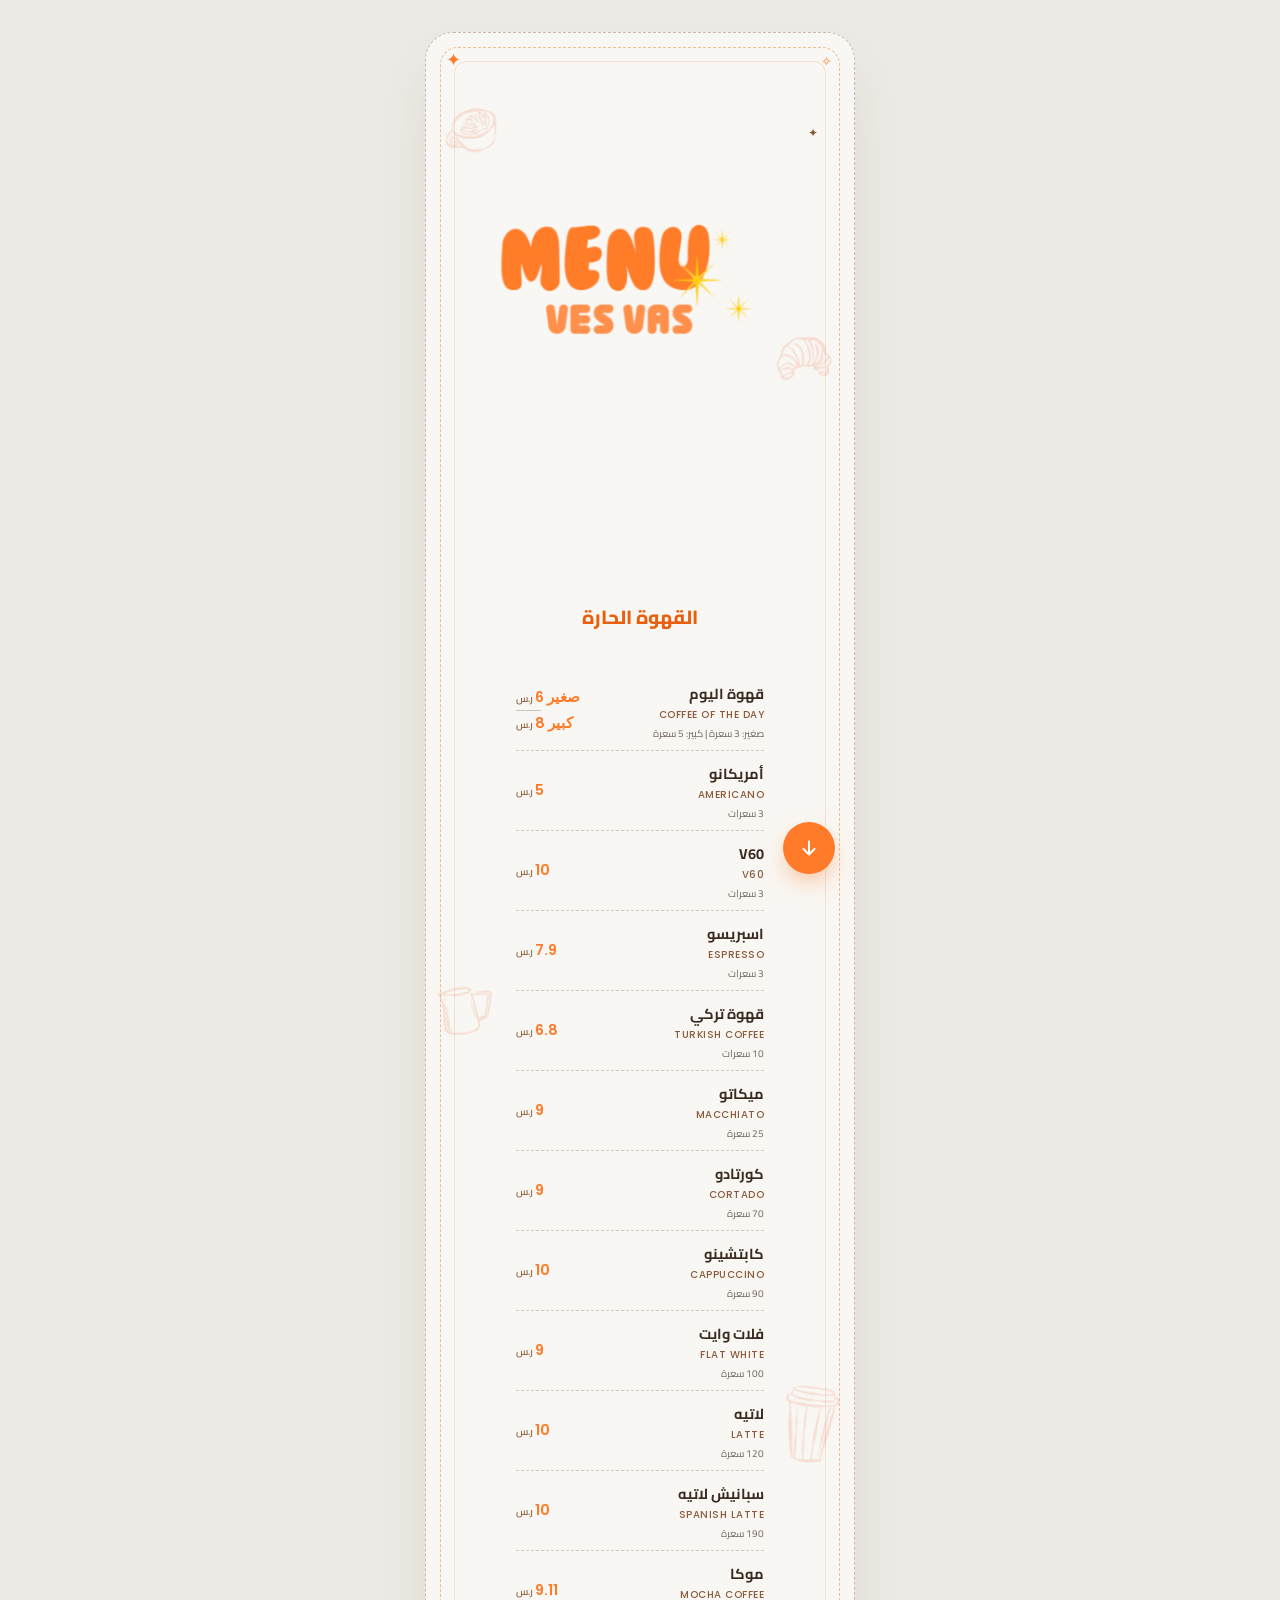
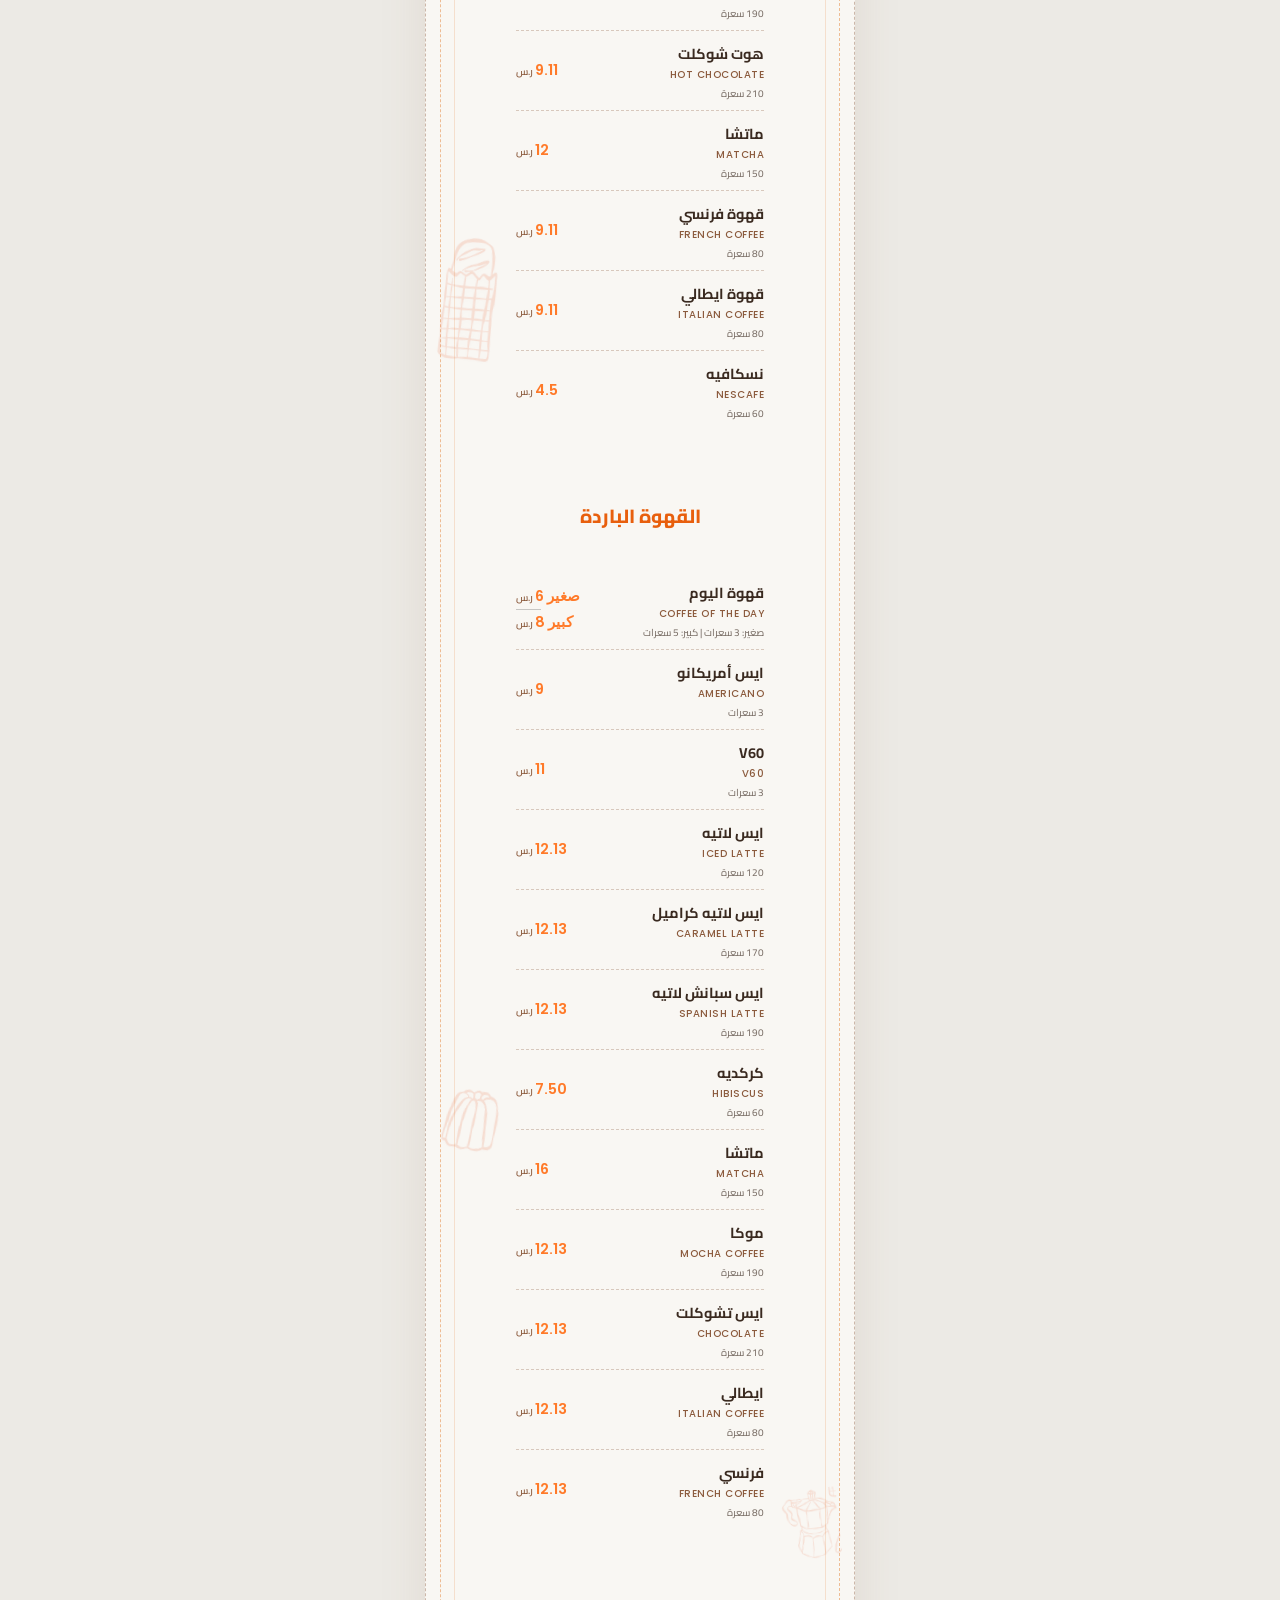
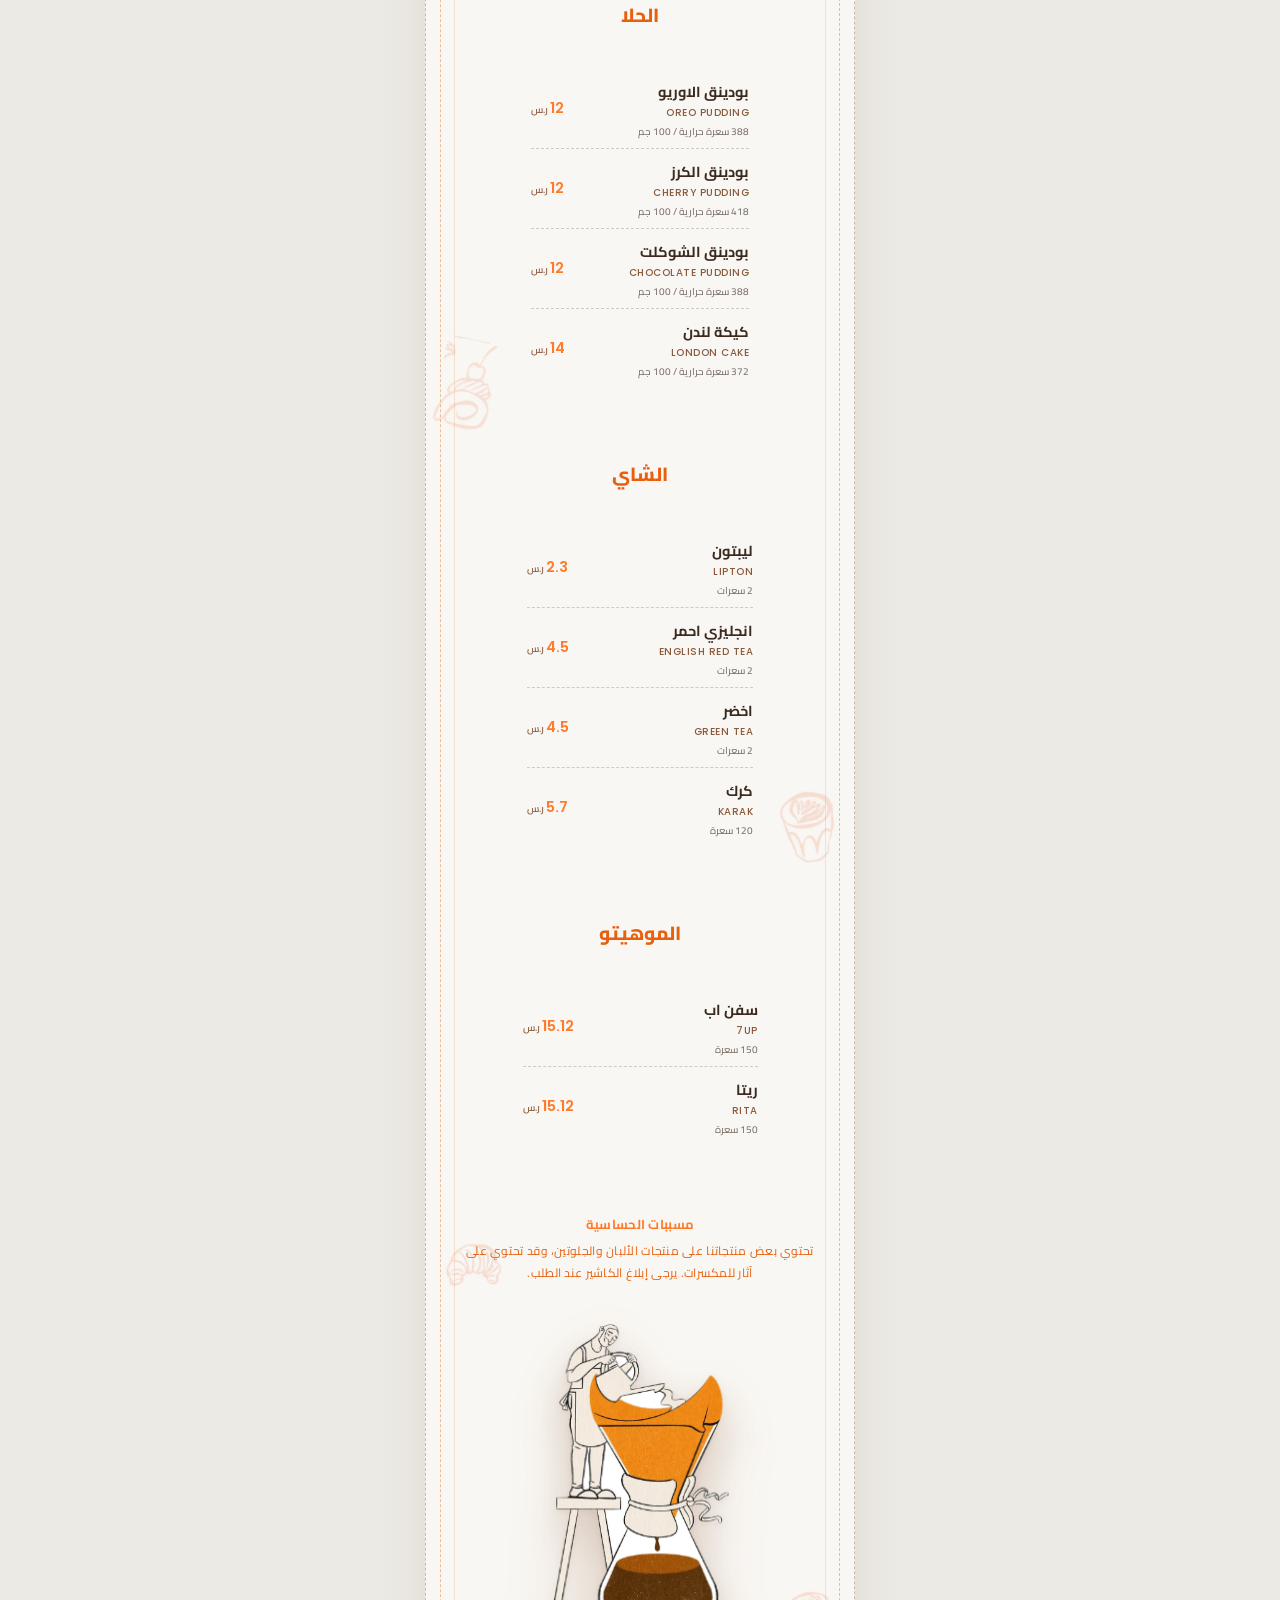
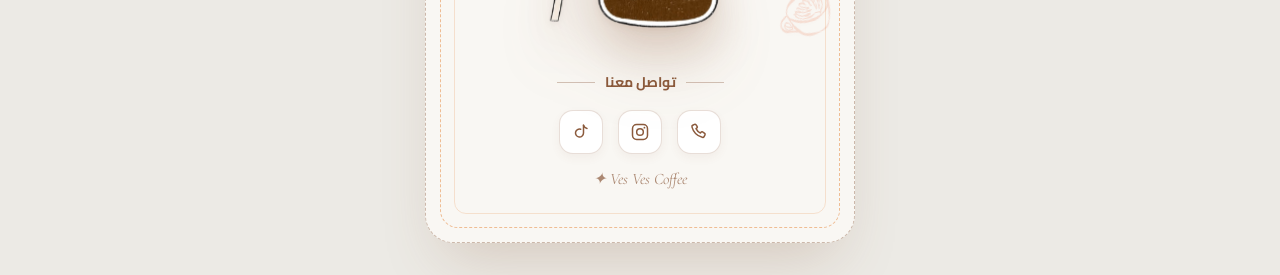
==== index.html @ 79830995 "Remove unused styles and clean HTML structure Removed unused CSS styles and cleaned up the HTML stru" ====
<!DOCTYPE html>
<html lang="ar" dir="rtl">
<head>
<meta charset="UTF-8">
<meta name="viewport" content="width=device-width, initial-scale=1.0">
<title>VES VES | Coffee Menu</title>

<!-- Google Fonts: Cairo للعربي / Poppins للإنجليزي -->
<link rel="preconnect" href="https://fonts.googleapis.com">
<link rel="preconnect" href="https://fonts.gstatic.com" crossorigin>
<link href="https://fonts.googleapis.com/css2?family=Cairo:wght@400;600;700;800&family=Cormorant+Garamond:ital,wght@0,600;0,700;1,600&family=Poppins:wght@400;500;600;700&display=swap" rel="stylesheet">

<link rel="stylesheet" href="style.css">

<style>
  /* ضبط وتوسيط الهيدر */
  .site-header {
    display: flex !important;
    justify-content: center !important;
    align-items: center !important;
    text-align: center !important;
    width: 100% !important;
    margin: 25px auto 12px auto !important;
    padding: 0 !important;
  }

  /* تكبير إضافي للشعار بشكل بارز وواضح */
  .brand-logo {
    display: block !important;
    margin: 0 auto !important;
    width: 90% !important;
    max-width: 350px !important;
    height: auto !important;
  }
  
  /* موضع قسم القهوة الحارة أسفل الشعار مباشرة */
  #hot-coffee {
    margin-top: 5px !important;
    padding-top: 0 !important;
  }

  .menu-section {
    margin-bottom: 30px !important;
    padding-top: 10px !important;
    clear: both !important;
  }

  /* العناوين فقط: جعلها بولد عريض وبارز مع الفاصل الجمالي */
  .section-title {
    font-family: 'Cairo', sans-serif !important;
    font-weight: 800 !important;
    letter-spacing: normal !important;
    word-spacing: normal !important;
    text-align: center !important;
    margin: 0 auto 22px auto !important;
    display: flex !important;
    flex-direction: column !important;
    align-items: center !important;
    gap: 8px !important;
  }

  .section-title::after {
    content: '' !important;
    display: block !important;
    width: 90px !important;
    height: 2.5px !important;
    background: linear-gradient(90deg, transparent, #e67e3a, transparent) !important;
    border-radius: 2px !important;
  }

  /* حاوية القائمة الملمومة بالمنتصف */
  .menu-list {
    width: fit-content !important;
    max-width: 280px !important;
    margin: 0 auto !important;
    padding: 0 !important;
    box-sizing: border-box !important;
  }

  /* توزيع الأعمدة: المحاذاة الدقيقة الثابتة */
  .menu-item {
    display: grid !important;
    grid-template-columns: 160px auto !important;
    column-gap: 24px !important;
    align-items: center !important;
    width: 100% !important;
    padding: 9px 0 !important;
    box-sizing: border-box !important;
  }

  .item-text {
    order: 1 !important;
    text-align: right !important;
    display: flex !important;
    flex-direction: column !important;
    align-items: flex-start !important;
    letter-spacing: normal !important;
  }

  .item-text .name-ar {
    letter-spacing: normal !important;
  }

  .price {
    order: 2 !important;
    text-align: left !important;
    white-space: nowrap !important;
    font-weight: 600 !important;
    justify-self: end !important;
  }

  /* أسعار قهوة اليوم */
  .stacked-price {
    display: flex !important;
    flex-direction: column !important;
    align-items: flex-end !important;
    gap: 1px !important;
  }

  .price-divider {
    width: 25px;
    height: 1.5px;
    background-color: rgba(0, 0, 0, 0.2);
    margin: 1px 0;
  }
</style>
</head>
<body>

<!-- إطار الصفحة الرئيسي (Mobile First - 430px) -->
<div class="page-frame">

  <!-- نجوم ولمعات زخرفية -->
  <span class="sparkle sparkle--1" aria-hidden="true">✦</span>
  <span class="sparkle sparkle--2" aria-hidden="true">✧</span>
  <span class="sparkle sparkle--3" aria-hidden="true">✦</span>

  <!-- ================= رسومات زخرفية متناثرة خلف المحتوى ================= -->
  <div class="bg-doodles" aria-hidden="true">
    <img src="icons/deco-latte-cup.png"     class="doodle d-1"  alt="">
    <img src="icons/deco-croissant.png"     class="doodle d-2"  alt="">
    <img src="icons/deco-milk-jug.png"      class="doodle d-3"  alt="">
    <img src="icons/deco-togo-cup.png"      class="doodle d-4"  alt="">
    <img src="icons/deco-wrapped-bread.png" class="doodle d-5"  alt="">
    <img src="icons/deco-cinnamon-roll.png" class="doodle d-6"  alt="">
    <img src="icons/deco-bundt-cake.png"    class="doodle d-7"  alt="">
    <img src="icons/deco-moka-pot.png"      class="doodle d-8"  alt="">
    <img src="icons/deco-cherry-roll.png"   class="doodle d-9"  alt="">
    <img src="icons/deco-iced-latte.png"    class="doodle d-10" alt="">
    <img src="icons/deco-croissant.png"     class="doodle d-11" alt="">
    <img src="icons/deco-latte-cup.png"     class="doodle d-12" alt="">
  </div>

<!-- ================= الهيدر ================= -->
<header class="site-header">
    <img src="MENU.png" alt="VES VES — Menu" class="brand-logo" />
</header>

<!-- ================= قسم المشروبات ================= -->
<main>

<!-- ================= قهوة حارة ================= -->
<section id="hot-coffee" class="menu-section" data-section="hot-coffee">

  <h2 class="section-title sticky-title">القهوة الحارة</h2>

  <ul class="menu-list">

    <!-- 1. قهوة اليوم في المقدمة -->
    <li class="menu-item reveal">
      <div class="item-text">
        <span class="name-ar">قهوة اليوم</span>
        <span class="name-en">Coffee Of The Day</span>
        <span class="calories">صغير: 3 سعرة | كبير: 5 سعرة</span>
      </div>
      <span class="price stacked-price">
        <span>صغير 6<span class="currency">ر.س</span></span>
        <span class="price-divider"></span>
        <span>كبير 8<span class="currency">ر.س</span></span>
      </span>
    </li>

    <!-- 2. باقي القهوة السوداء والبلاك -->
    <li class="menu-item reveal">
      <div class="item-text">
        <span class="name-ar">أمريكانو</span>
        <span class="name-en">Americano</span>
        <span class="calories">3 سعرات</span>
      </div>
      <span class="price">5<span class="currency">ر.س</span></span>
    </li>

    <li class="menu-item reveal">
      <div class="item-text">
        <span class="name-ar">V60</span>
        <span class="name-en">V60</span>
        <span class="calories">3 سعرات</span>
      </div>
      <span class="price">10<span class="currency">ر.س</span></span>
    </li>

    <li class="menu-item reveal">
      <div class="item-text">
        <span class="name-ar">اسبريسو</span>
        <span class="name-en">Espresso</span>
        <span class="calories">3 سعرات</span>
      </div>
      <span class="price">7.9<span class="currency">ر.س</span></span>
    </li>

    <li class="menu-item reveal">
      <div class="item-text">
        <span class="name-ar">قهوة تركي</span>
        <span class="name-en">Turkish Coffee</span>
        <span class="calories">10 سعرات</span>
      </div>
      <span class="price">6.8<span class="currency">ر.س</span></span>
    </li>

    <!-- 3. مشروبات الحليب (من الأصغر للأكبر) -->
    <li class="menu-item reveal">
      <div class="item-text">
        <span class="name-ar">ميكاتو</span>
        <span class="name-en">Macchiato</span>
        <span class="calories">25 سعرة</span>
      </div>
      <span class="price">9<span class="currency">ر.س</span></span>
    </li>

    <li class="menu-item reveal">
      <div class="item-text">
        <span class="name-ar">كورتادو</span>
        <span class="name-en">Cortado</span>
        <span class="calories">70 سعرة</span>
      </div>
      <span class="price">9<span class="currency">ر.س</span></span>
    </li>

    <li class="menu-item reveal">
      <div class="item-text">
        <span class="name-ar">كابتشينو</span>
        <span class="name-en">Cappuccino</span>
        <span class="calories">90 سعرة</span>
      </div>
      <span class="price">10<span class="currency">ر.س</span></span>
    </li>

    <li class="menu-item reveal">
      <div class="item-text">
        <span class="name-ar">فلات وايت</span>
        <span class="name-en">Flat White</span>
        <span class="calories">100 سعرة</span>
      </div>
      <span class="price">9<span class="currency">ر.س</span></span>
    </li>

    <li class="menu-item reveal">
      <div class="item-text">
        <span class="name-ar">لاتيه</span>
        <span class="name-en">Latte</span>
        <span class="calories">120 سعرة</span>
      </div>
      <span class="price">10<span class="currency">ر.س</span></span>
    </li>

    <!-- 4. المشروبات المحلاة والنكهات الأخرى -->
    <li class="menu-item reveal">
      <div class="item-text">
        <span class="name-ar">سبانيش لاتيه</span>
        <span class="name-en">Spanish Latte</span>
        <span class="calories">190 سعرة</span>
      </div>
      <span class="price">10<span class="currency">ر.س</span></span>
    </li>

    <li class="menu-item reveal">
      <div class="item-text">
        <span class="name-ar">موكا</span>
        <span class="name-en">Mocha Coffee</span>
        <span class="calories">190 سعرة</span>
      </div>
      <span class="price">9.11<span class="currency">ر.س</span></span>
    </li>

    <li class="menu-item reveal">
      <div class="item-text">
        <span class="name-ar">هوت شوكلت</span>
        <span class="name-en">hot Chocolate</span>
        <span class="calories">210 سعرة</span>
      </div>
      <span class="price">9.11<span class="currency">ر.س</span></span>
    </li>

    <li class="menu-item reveal">
      <div class="item-text">
        <span class="name-ar">ماتشا</span>
        <span class="name-en">Matcha</span>
        <span class="calories">150 سعرة</span>
      </div>
      <span class="price">12<span class="currency">ر.س</span></span>
    </li>

    <li class="menu-item reveal">
      <div class="item-text">
        <span class="name-ar">قهوة فرنسي</span>
        <span class="name-en">French Coffee</span>
        <span class="calories">80 سعرة</span>
      </div>
      <span class="price">9.11<span class="currency">ر.س</span></span>
    </li>

    <li class="menu-item reveal">
      <div class="item-text">
        <span class="name-ar">قهوة ايطالي</span>
        <span class="name-en">Italian Coffee</span>
        <span class="calories">80 سعرة</span>
      </div>
      <span class="price">9.11<span class="currency">ر.س</span></span>
    </li>

    <li class="menu-item reveal">
      <div class="item-text">
        <span class="name-ar">نسكافيه</span>
        <span class="name-en">Nescafe</span>
        <span class="calories">60 سعرة</span>
      </div>
      <span class="price">4.5<span class="currency">ر.س</span></span>
    </li>

  </ul>

</section>

<!-- ================= قهوة باردة ================= -->
<section id="cold-coffee" class="menu-section" data-section="cold-coffee">

  <h2 class="section-title sticky-title">القهوة الباردة</h2>

  <ul class="menu-list">

    <!-- 1. قهوة اليوم في المقدمة -->
    <li class="menu-item reveal">
      <div class="item-text">
        <span class="name-ar">قهوة اليوم</span>
        <span class="name-en">Coffee Of The Day</span>
        <span class="calories">صغير: 3 سعرات | كبير: 5 سعرات</span>
      </div>
      <span class="price stacked-price">
        <span>صغير 6<span class="currency">ر.س</span></span>
        <span class="price-divider"></span>
        <span>كبير 8<span class="currency">ر.س</span></span>
      </span>
    </li>

    <!-- 2. باقي البلاك والقهوة السوداء الباردة -->
    <li class="menu-item reveal">
      <div class="item-text">
        <span class="name-ar">ايس أمريكانو</span>
        <span class="name-en">Americano</span>
        <span class="calories">3 سعرات</span>
      </div>
      <span class="price">9<span class="currency">ر.س</span></span>
    </li>
    
    <li class="menu-item reveal">
      <div class="item-text">
        <span class="name-ar">V60</span>
        <span class="name-en">V60</span>
        <span class="calories">3 سعرات</span>
      </div>
      <span class="price">11<span class="currency">ر.س</span></span>
    </li>

    <!-- 3. مشروبات الحليب الباردة -->
    <li class="menu-item reveal">
      <div class="item-text">
        <span class="name-ar">ايس لاتيه</span>
        <span class="name-en">Iced Latte</span>
        <span class="calories">120 سعرة</span>
      </div>
      <span class="price">12.13<span class="currency">ر.س</span></span>
    </li>

    <li class="menu-item reveal">
      <div class="item-text">
        <span class="name-ar">ايس لاتيه كراميل</span>
        <span class="name-en">Caramel Latte</span>
        <span class="calories">170 سعرة</span>
      </div>
      <span class="price">12.13<span class="currency">ر.س</span></span>
    </li>

    <li class="menu-item reveal">
      <div class="item-text">
        <span class="name-ar">ايس سبانش لاتيه</span>
        <span class="name-en">Spanish Latte</span>
        <span class="calories">190 سعرة</span>
      </div>
      <span class="price">12.13<span class="currency">ر.س</span></span>
    </li>

    <!-- 4. المشروبات الأخرى والنكهات الباردة -->
    <li class="menu-item reveal">
      <div class="item-text">
        <span class="name-ar">كركديه</span>
        <span class="name-en">Hibiscus</span>
        <span class="calories">60 سعرة</span>
      </div>
      <span class="price">7.50<span class="currency">ر.س</span></span>
    </li>

    <li class="menu-item reveal">
      <div class="item-text">
        <span class="name-ar">ماتشا</span>
        <span class="name-en">Matcha</span>
        <span class="calories">150 سعرة</span>
      </div>
      <span class="price">16<span class="currency">ر.س</span></span>
    </li>

    <li class="menu-item reveal">
      <div class="item-text">
        <span class="name-ar">موكا</span>
        <span class="name-en">Mocha Coffee</span>
        <span class="calories">190 سعرة</span>
      </div>
      <span class="price">12.13<span class="currency">ر.س</span></span>
    </li>

    <li class="menu-item reveal">
      <div class="item-text">
        <span class="name-ar">ايس تشوكلت</span>
        <span class="name-en">Chocolate</span>
        <span class="calories">210 سعرة</span>
      </div>
      <span class="price">12.13<span class="currency">ر.س</span></span>
    </li>

    <li class="menu-item reveal">
      <div class="item-text">
        <span class="name-ar">ايطالي</span>
        <span class="name-en">Italian Coffee</span>
        <span class="calories">80 سعرة</span>
      </div>
      <span class="price">12.13<span class="currency">ر.س</span></span>
    </li>

    <li class="menu-item reveal">
      <div class="item-text">
        <span class="name-ar">فرنسي</span>
        <span class="name-en">French Coffee</span>
        <span class="calories">80 سعرة</span>
      </div>
      <span class="price">12.13<span class="currency">ر.س</span></span>
    </li>

  </ul>

</section>

<!-- ================= قسم الحلويات ================= -->
<section id="dessert" class="menu-section" data-section="dessert">
  <h2 class="section-title sticky-title">الحلا</h2>

  <ul class="menu-list">

    <li class="menu-item reveal">
      <div class="item-text">
        <span class="name-ar">بودينق الاوريو</span>
        <span class="name-en">Oreo Pudding</span>
        <span class="calories">388 سعرة حرارية / 100 جم</span>
      </div>
      <span class="price">12<span class="currency">ر.س</span></span>
    </li>

    <li class="menu-item reveal">
      <div class="item-text">
        <span class="name-ar">بودينق الكرز</span>
        <span class="name-en">Cherry Pudding</span>
        <span class="calories">418 سعرة حرارية / 100 جم</span>
      </div>
      <span class="price">12<span class="currency">ر.س</span></span>
    </li>

    <li class="menu-item reveal">
      <div class="item-text">
        <span class="name-ar">بودينق الشوكلت</span>
        <span class="name-en">Chocolate Pudding</span>
        <span class="calories">388 سعرة حرارية / 100 جم</span>
      </div>
      <span class="price">12<span class="currency">ر.س</span></span>
    </li>

    <li class="menu-item reveal">
      <div class="item-text">
        <span class="name-ar">كيكة لندن</span>
        <span class="name-en">London Cake</span>
        <span class="calories">372 سعرة حرارية / 100 جم</span>
      </div>
      <span class="price">14<span class="currency">ر.س</span></span>
    </li>

  </ul>
</section>

<!-- ================= الشاي ================= -->
<section id="tea" class="menu-section" data-section="tea">

  <h2 class="section-title sticky-title">الشاي</h2>

  <ul class="menu-list">

    <li class="menu-item reveal">
      <div class="item-text">
        <span class="name-ar">ليبتون</span>
        <span class="name-en">Lipton</span>
        <span class="calories">2 سعرات</span>
      </div>
      <span class="price">2.3<span class="currency">ر.س</span></span>
    </li>

    <li class="menu-item reveal">
      <div class="item-text">
        <span class="name-ar">انجليزي احمر</span>
        <span class="name-en">English Red Tea</span>
        <span class="calories">2 سعرات</span>
      </div>
      <span class="price">4.5<span class="currency">ر.س</span></span>
    </li>

    <li class="menu-item reveal">
      <div class="item-text">
        <span class="name-ar">اخضر</span>
        <span class="name-en">Green Tea</span>
        <span class="calories">2 سعرات</span>
      </div>
      <span class="price">4.5<span class="currency">ر.س</span></span>
    </li>

    <li class="menu-item reveal">
      <div class="item-text">
        <span class="name-ar">كرك</span>
        <span class="name-en">Karak</span>
        <span class="calories">120 سعرة</span>
      </div>
      <span class="price">5.7<span class="currency">ر.س</span></span>
    </li>

  </ul>

</section>

<!-- ================= الموهيتو ================= -->
<section id="mojito" class="menu-section" data-section="mojito">

  <h2 class="section-title sticky-title">الموهيتو</h2>

  <ul class="menu-list">

    <li class="menu-item reveal">
      <div class="item-text">
        <span class="name-ar"> سفن اب</span>
        <span class="name-en">7UP</span>
        <span class="calories">150 سعرة</span>
      </div>
      <span class="price">15.12<span class="currency">ر.س</span></span>
    </li>

    <li class="menu-item reveal">
      <div class="item-text">
        <span class="name-ar">ريتا</span>
        <span class="name-en">Rita</span>
        <span class="calories">150 سعرة</span>
      </div>
      <span class="price">15.12<span class="currency">ر.س</span></span>
    </li>

  </ul>

</section>

<!-- ================= مسببات الحساسية ================= -->
<div class="reveal allergy-notice">
  <p>
    <span>مسببات الحساسية</span>
    تحتوي بعض منتجاتنا على منتجات الألبان والجلوتين، وقد تحتوي على آثار للمكسرات. يرجى إبلاغ الكاشير عند الطلب.
  </p>
</div>

    <!-- ================= رسمة القطة والقهوة ================= -->
    <figure class="menu-illustration reveal">
      <div class="pour-scene">
        <img src="cat-coffee.png" alt="رسمة قطة بجانب طقم تحضير قهوة V60 وكوب قهوة" loading="lazy">
        <span class="steam steam-1" aria-hidden="true"></span>
        <span class="steam steam-2" aria-hidden="true"></span>
        <span class="steam steam-3" aria-hidden="true"></span>
      </div>
    </figure>

  </main>

<!-- ================= التواصل ================= -->
<section class="contact-section reveal">

  <div class="contact-title">
    <span class="contact-line"></span>
    <span>تواصل معنا</span>
    <span class="contact-line"></span>
  </div>

  <div class="social-icons-wrapper">

    <!-- رقم التواصل -->
    <a href="tel:0533085445" class="social-icon-btn phone-btn" aria-label="اتصال">
      <svg viewBox="0 0 24 24" aria-hidden="true">
        <path d="M6.6 2.8 4.5 3.9c-.8.4-1.2 1.3-.9 2.2 1.7 6.1 6.2 10.6 12.3 12.3.9.3 1.8-.1 2.2-.9l1.1-2.1c.3-.6.1-1.3-.4-1.7l-2.5-1.8c-.5-.4-1.2-.3-1.6.2l-1 1.2c-2.3-1.1-4.2-3-5.3-5.3l1.2-1c.5-.4.6-1.1.2-1.6L8.3 3.2c-.4-.5-1.1-.7-1.7-.4Z"
          fill="none" stroke="currentColor" stroke-width="1.8" stroke-linecap="round" stroke-linejoin="round"/>
      </svg>
    </a>

    <!-- انستقرام -->
    <a href="https://www.instagram.com/vesvas2026/" target="_blank" rel="noopener" class="social-icon-btn instagram-btn" aria-label="Instagram">
      <svg viewBox="0 0 24 24" aria-hidden="true">
        <rect x="3" y="3" width="18" height="18" rx="5" fill="none" stroke="currentColor" stroke-width="1.8"/>
        <circle cx="12" cy="12" r="4" fill="none" stroke="currentColor" stroke-width="1.8"/>
        <circle cx="17.3" cy="6.8" r="1.1" fill="currentColor"/>
      </svg>
    </a>

    <!-- تيك توك -->
    <a href="https://www.tiktok.com/@vesvas2026" target="_blank" rel="noopener" class="social-icon-btn tiktok-btn" aria-label="TikTok">
      <svg viewBox="0 0 24 24" aria-hidden="true">
        <path d="M15 4v9.2a4.8 4.8 0 1 1-3.4-4.6" fill="none" stroke="currentColor" stroke-width="1.8" stroke-linecap="round" stroke-linejoin="round"/>
        <path d="M15 4c.7 2.1 2.1 3.4 4.2 3.7" fill="none" stroke="currentColor" stroke-width="1.8" stroke-linecap="round"/>
      </svg>
    </a>

  </div>

  <p class="contact-footer">Ves Ves Coffee ✦</p>

</section>

  <!-- ================= الزر العائم ================= -->
  <button id="floatBtn" class="float-btn" type="button" aria-label="انتقل للقسم التالي">
    <svg viewBox="0 0 24 24" width="22" height="22" fill="none" xmlns="http://www.w3.org/2000/svg">
      <path id="floatBtnIcon" d="M12 5v14M12 19l-6-6M12 19l6-6" stroke="#fff" stroke-width="2.2" stroke-linecap="round" stroke-linejoin="round"/>
    </svg>
  </button>

</div>

<script src="script.js"></script>
</body>
</html>
---- style.css ----
/* =========================================================
   VES VES — Coffee Menu
   ملف الأنماط الرئيسي
   ========================================================= */

/* ---------- 1) المتغيرات العامة (CSS Variables) ---------- */
:root{
  --color-orange:       #FF7A29;
  --color-orange-dark:  #E85F0D;
  --color-brown:        #8B5A3C;
  --color-beige:        #F9F7F3;
  --color-white:        #FFFFFF;
  --color-ink:          #3A2A20;

  --font-ar: 'Cairo', sans-serif;
  --font-en: 'Poppins', sans-serif;

  --page-max-width: 430px;
  --radius-sm: 10px;
  --radius-md: 18px;
  --radius-lg: 28px;

  --ease: cubic-bezier(.22,1,.36,1);
}

/* ---------- 2) إعادة ضبط أساسية ---------- */
*{ margin:0; padding:0; box-sizing:border-box; }

html{ scroll-behavior:smooth; }

body{
  background:#ECEAE5;
  font-family:var(--font-ar);
  color:var(--color-ink);
  min-height:100vh;
  display:flex;
  justify-content:center;
  align-items:flex-start;
}

ul{ list-style:none; }

/* ---------- 3) إطار الصفحة (Mobile First / 430px) ---------- */
.page-frame{
  position:relative;
  width:100%;
  max-width:var(--page-max-width);
  min-height:100vh;
  background:var(--color-beige);
   border:2px dashed rgba(226,118,33,.45);
padding:18px;
  overflow:hidden;
  border-inline:1px dashed rgba(139,90,60,.35);
  isolation:isolate;
}
.page-frame::before{
    content:"";
    position:absolute;
    inset:14px;
    border:1.5px dashed rgba(226,118,33,.45);
    border-radius:18px;
    pointer-events:none;
}

.page-frame::after{
    content:"";
    position:absolute;
    inset:28px;
    border:1px solid rgba(226,118,33,.18);
    border-radius:12px;
    pointer-events:none;
}

@media (min-width:480px){
  body{ padding:32px 16px; }
  .page-frame{
    min-height:auto;
    border:1px dashed rgba(139,90,60,.4);
    border-radius:var(--radius-lg);
    box-shadow:0 30px 60px -20px rgba(139,90,60,.25);
    margin-block:0;
  }
}

/* ---------- 5) النجوم واللمعات ---------- */
.sparkle{
  position:absolute;
  color:var(--color-orange);
  font-size:22px;
  z-index:1;
  animation:sparkleTwinkle 3s ease-in-out infinite;
  pointer-events:none;
}
.sparkle--1{ top:10px; left:20px; font-size:18px; animation-delay:.2s; }
.sparkle--2{ top:16px; right:22px; font-size:13px; animation-delay:1s; }
.sparkle--3{ top:88px; right:36px; font-size:12px; color:var(--color-brown); animation-delay:1.6s; }

@keyframes sparkleTwinkle{
  0%,100%{ opacity:.35; transform:scale(.85) rotate(0deg); }
  50%{ opacity:1; transform:scale(1.15) rotate(15deg); }
}

/* ---------- 5.1) رسومات زخرفية متناثرة خلف المحتوى ---------- */
.bg-doodles{
  position:absolute;
  inset:0;
  z-index:0;
  pointer-events:none;
}

.doodle{
  position:absolute;
  width:64px;
  height:auto;
  opacity:.16;
  filter:drop-shadow(0 2px 3px rgba(139,90,60,.08));
  transform:rotate(var(--r,0deg));
  animation:doodleFloat 7s ease-in-out infinite;
}

.d-1 { width:62px; top:1.5%;  left:4%;   --r:-11deg; animation-delay:0s;   }
.d-2 { width:54px; top:6%;    right:5%;  --r:14deg;  animation-delay:.6s;  }
.d-3 { width:50px; top:19%;   left:3%;   --r:-8deg;  animation-delay:1.2s; }
.d-4 { width:58px; top:27%;   right:4%;  --r:9deg;   animation-delay:1.8s; }
.d-5 { width:62px; top:36%;   left:3.5%; --r:6deg;   animation-delay:2.4s; }
.d-6 { width:54px; top:44%;   right:3%;  --r:-13deg; animation-delay:3s;   }
.d-7 { width:58px; top:53%;   left:4%;   --r:10deg;  animation-delay:.9s;  }
.d-8 { width:70px; top:61%;   right:3.5%;--r:-6deg;  animation-delay:1.5s; }
.d-9 { width:58px; top:70%;   left:3%;   --r:12deg;  animation-delay:2.1s; }
.d-10{ width:54px; top:79%;   right:4%;  --r:-9deg;  animation-delay:2.7s; }
.d-11{ width:46px; top:88%;   left:5%;   --r:18deg;  animation-delay:.3s;  }
.d-12{ width:50px; top:95%;   right:5%;  --r:-15deg; animation-delay:1.9s; }

@keyframes doodleFloat{
  0%,100%{ transform:translateY(0) rotate(var(--r,0deg)); }
  50%{ transform:translateY(-6px) rotate(var(--r,0deg)); }
}

@media (min-width:480px){
  .doodle{ width:56px; }
}

@media (prefers-reduced-motion: reduce){
  .doodle{ animation:none; }
}

/* ---------- 6) الهيدر الكامل ---------- */
.site-header{
  position: relative;
  z-index: 2;
  text-align: center;
  padding: 0 !important;
  margin: -18px -18px 0 -18px !important;
  width: calc(100% + 36px);
  line-height: 0; /* يمنع وجود أي فراغ ناتج عن أبعاد الصورة */
  font-size: 0;
}

.brand-logo{
  display: block;
  width: 100% !important;
  max-width: 100% !important;
  height: auto;
  margin: 0 !important;
  border-radius: 0;
  animation: none;
}

/* ---------- 7) الأقسام ---------- */
main{ position:relative; z-index:2; }

.menu-section{
  position: relative;
  padding: 0 20px 12px;
}

/* عنوان القسم الثابت أثناء التمرير */
.sticky-title{
  position:sticky;
  top:0;
  z-index:5;
  display:flex;
  align-items:center;
  justify-content:center;
  gap:14px;
  background:var(--color-beige);
  font-family:var(--font-en);
  font-weight:600;
  font-size:19px;
  letter-spacing:2px;
  text-transform:uppercase;
  color:var(--color-orange-dark);
  padding:8px 4px 6px;
  margin:0;
  width:100%;
}

.sticky-title::before,
.sticky-title::after{
  content:"";
  flex:1;
  height:1px;
  max-width:64px;
  background:linear-gradient(90deg, transparent, rgba(139,90,60,.4));
}

.sticky-title::after{
  background:linear-gradient(90deg, rgba(139,90,60,.4), transparent);
}

/* ---------- 8) عناصر القائمة ---------- */
.menu-list{
  margin-top: 0px; /* إزالة أي مسافة فوق القائمة */
}

.menu-item{
  display:flex;
  flex-direction:row-reverse; /* يضمن بقاء السعر في أقصى اليمين دائمًا */
  align-items:center;
  justify-content:space-between;
  gap:6px;
  padding:7px 4px;
  border-bottom:1px dashed rgba(139,90,60,.3);
  transition:transform .3s var(--ease), background .3s var(--ease);
}

.menu-item:last-child{ border-bottom:none; }

.menu-item:hover{
  background:rgba(255,122,41,.06);
  transform:translateX(-4px);
  border-radius:var(--radius-sm);
}

.item-text{
  display:flex;
  flex-direction:column;
  gap:0;
}

.name-ar{
  font-family:var(--font-ar);
  font-weight:700;
  font-size:14.5px;
  color:var(--color-ink);
}

.name-en{
  font-family:var(--font-en);
  font-weight:500;
  font-size:10px;
  letter-spacing:.5px;
  text-transform:uppercase;
  color:var(--color-brown);
}

.price{
  font-family:var(--font-en);
  font-weight:600;
  font-size:14.5px;
  color:var(--color-orange);
  white-space:nowrap;
}

.currency{
  font-family:var(--font-ar);
  font-size:10px;
  margin-inline-start:2px;
  color:var(--color-brown);
}

.price-dual{
  display:flex;
  flex-direction:column;
  align-items:flex-end;
  gap:2px;
}

.price-option{
  display:flex;
  align-items:baseline;
  gap:5px;
}

.price-label{
  font-family:var(--font-ar);
  font-size:10px;
  color:var(--color-brown);
  white-space:nowrap;
}

/* ---------- 9) رسمة القطة والقهوة الفاصلة ---------- */
.menu-illustration{
  display:flex;
  justify-content:center;
  margin:-6px 0 4px;
  perspective:900px;
}

.menu-illustration .pour-scene{
  position:relative;
  width:calc(100% + 36px);
  margin-inline:-18px;
  transform:rotateX(7deg) scale(1.015);
  transform-origin:center bottom;
}

.menu-illustration .pour-scene img{
  width:45%;
  height:auto;
  display:block;
  margin:0 auto;
  filter:
    drop-shadow(0 2px 3px rgba(139,90,60,.10))
    drop-shadow(0 18px 22px rgba(139,90,60,.20))
    drop-shadow(0 34px 26px rgba(139,90,60,.14));
}

/* بخار خفيف فوق الكوب اللي يتعبى، يوحي إن القهوة توّها انسكبت */
.menu-illustration .steam{
  position:absolute;
  bottom:34%;
  left:37%;
  width:6px;
  height:20px;
  background:linear-gradient(to top, rgba(255,255,255,0) 0%, rgba(255,248,240,.9) 45%, rgba(255,255,255,0) 100%);
  border-radius:50%;
  filter:blur(1.5px);
  opacity:0;
  transform-origin:bottom center;
  pointer-events:none;
  animation:steamRise 3.2s ease-in-out infinite;
}

.menu-illustration .steam-2{
  left:44%;
  height:17px;
  animation-delay:.9s;
}

.menu-illustration .steam-3{
  left:31%;
  height:15px;
  animation-delay:1.8s;
}

@keyframes steamRise{
  0%   { transform:translateY(0) scale(1) rotate(0deg);    opacity:0;   }
  15%  { opacity:.55; }
  50%  { transform:translateY(-22px) scale(1.15) rotate(4deg);  opacity:.35;  }
  100% { transform:translateY(-46px) scale(1.3) rotate(-4deg); opacity:0;   }
}

@media (prefers-reduced-motion: reduce){
  .menu-illustration .steam{
    animation:none;
    opacity:0;
  }
}

/* ---------- 11) الزر العائم ---------- */
.float-btn{
  position:fixed;
  bottom:26px;
  right:calc(50% - min(430px,100vw)/2 + 20px);
  width:52px;
  height:52px;
  border:none;
  border-radius:50%;
  background:var(--color-orange);
  box-shadow:0 10px 24px -6px rgba(255,122,41,.55);
  display:flex;
  align-items:center;
  justify-content:center;
  cursor:pointer;
  z-index:20;
  transition:transform .35s var(--ease), background .3s var(--ease), box-shadow .3s var(--ease);
}

.float-btn:hover{
  transform:translateY(-3px) scale(1.05);
  background:var(--color-orange-dark);
}
/* ================= سعرات الحلا ================= */

.calories {
  display: block;
  margin-top: 3px;
  font-size: 10px;
  line-height: 1.5;
  opacity: 0.65;
  font-weight: 500;
  direction: rtl;
  white-space: nowrap;
}

.float-btn:active{ transform:scale(.94); }

.float-btn svg{ transition:transform .4s var(--ease); }

.float-btn.is-up svg{ transform:rotate(180deg); }

/* ---------- 12) حركة الظهور التدريجي (Scroll Reveal) ---------- */
.reveal{
  opacity:0;
  transform:translateY(24px);
  transition:opacity .7s var(--ease), transform .7s var(--ease);
}

.reveal.is-visible{
  opacity:1;
  transform:translateY(0);
}

/* ---------- 13) تفضيل تقليل الحركة ---------- */
@media (prefers-reduced-motion: reduce){
  *{ animation:none !important; transition:none !important; }
  .reveal{ opacity:1; transform:none; }
}

/* ---------- 14) تجاوب إضافي لشاشات صغيرة جدًا ---------- */
@media (max-width:360px){
  .brand-logo{ max-width:85%; }
}

/* ================= قسم التواصل المحدث ================= */

.contact-section {
  width: 100%;
  max-width: 390px;
  margin: 25px auto 15px;
  padding: 10px 18px 20px;
  text-align: center;
}

.contact-title {
  display: flex;
  align-items: center;
  justify-content: center;
  gap: 10px;
  margin-bottom: 15px;
  font-family: "Cairo", sans-serif;
  font-size: 14px;
  font-weight: 700;
  color: var(--color-brown);
}

.contact-line {
  width: 38px;
  height: 1px;
  opacity: 0.35;
  background: var(--color-brown);
}

/* حاوية الأيقونات لتكون بجانب بعضها في المنتصف */
.social-icons-wrapper {
  display: flex;
  align-items: center;
  justify-content: center;
  gap: 15px;
}

/* تنسيق الأيقونة الفردية (حجم صغير ودائري/مربع ناعم متناسق) */
.social-icon-btn {
  width: 44px;
  height: 44px;
  display: flex;
  align-items: center;
  justify-content: center;
  border-radius: 14px;
  text-decoration: none;
  background: var(--color-white);
  border: 1.5px solid rgba(139, 90, 60, 0.2);
  color: var(--color-brown);
  transition: transform 0.25s var(--ease), background 0.25s var(--ease), color 0.25s var(--ease), box-shadow 0.25s var(--ease);
  box-shadow: 0 4px 10px rgba(139, 90, 60, 0.06);
}

.social-icon-btn svg {
  width: 20px !important;
  height: 20px !important;
  min-width: 20px !important;
  min-height: 20px !important;
  display: block;
}
/* تأثير التفاعل عند مرور الماوس أو اللمس (تتخذ لون البرتقالي الخاص بالمنيو) */
.social-icon-btn:hover {
  transform: translateY(-3px) scale(1.05);
  background: var(--color-orange);
  color: var(--color-white);
  border-color: var(--color-orange);
  box-shadow: 0 6px 15px rgba(255, 122, 41, 0.3);
}

.contact-footer {
  margin: 15px 0 0;
  font-family: "Cormorant Garamond", serif;
  font-size: 16px;
  font-style: italic;
  color: var(--color-brown);
  opacity: 0.7;
}
/* ---------- مسببات الحساسية ---------- */
.allergy-notice {
  text-align: center;
  padding: 25px 15px;
  margin: 10px 0;
}
.allergy-notice p {
  font-family: var(--font-ar);
  font-size: 12px;
  color: var(--color-orange-dark);
  line-height: 1.8;
  margin: 0;
  letter-spacing: 0.3px;
}
.allergy-notice span {
  display: block;
  font-weight: 700;
  color: var(--color-orange);
  margin-bottom: 4px;
  font-size: 13px;
}
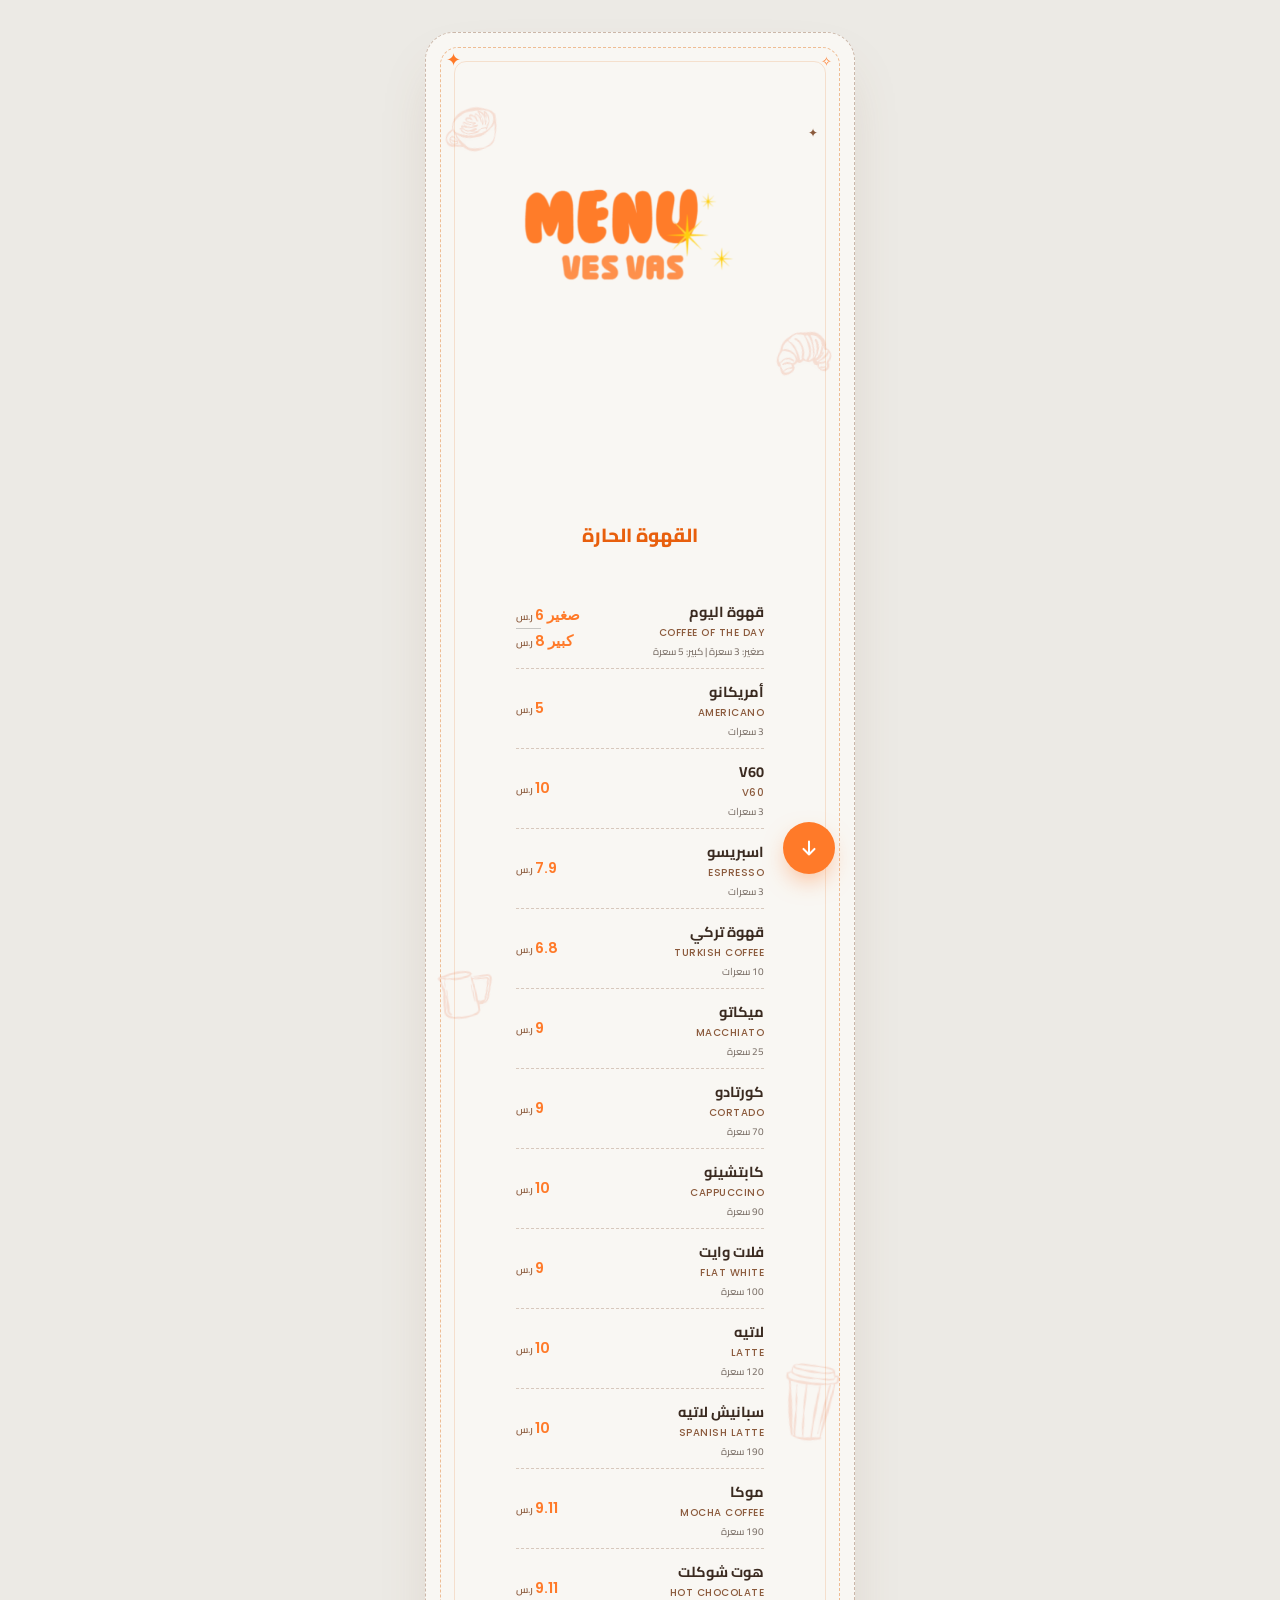
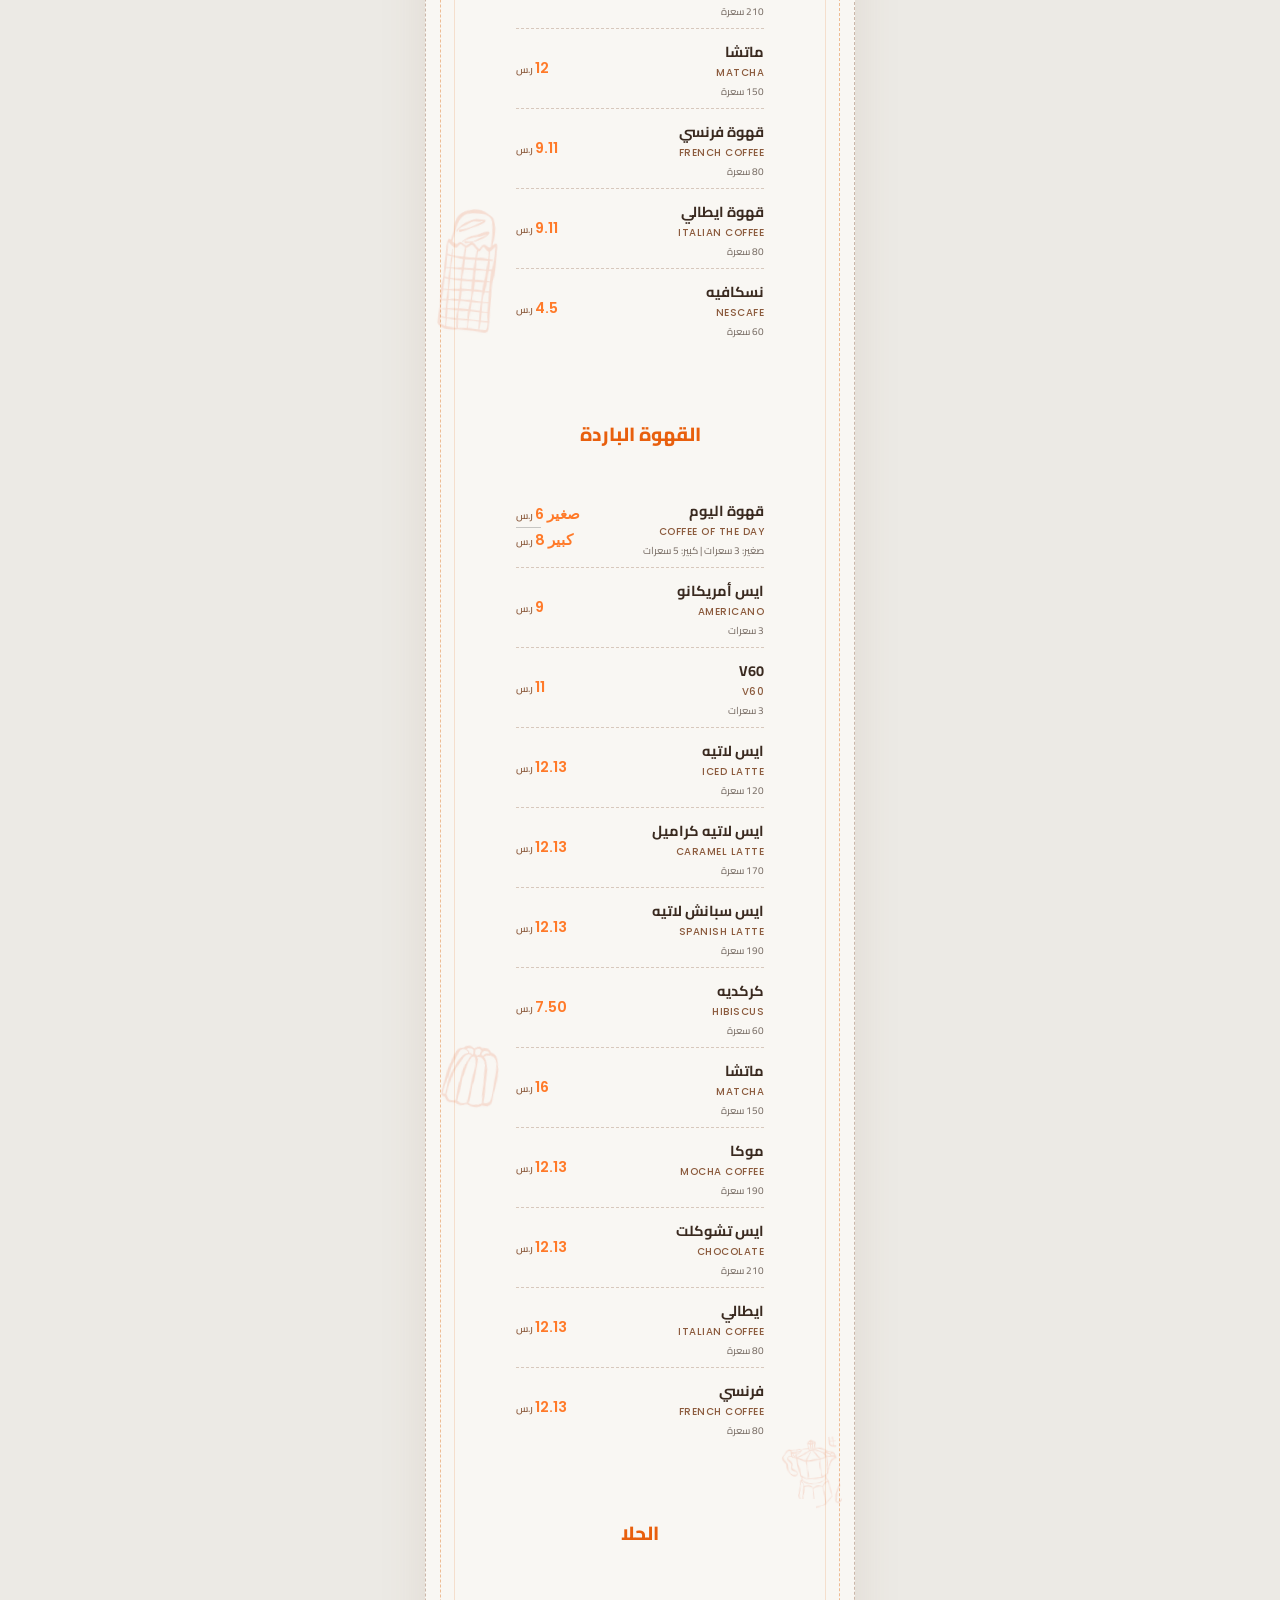
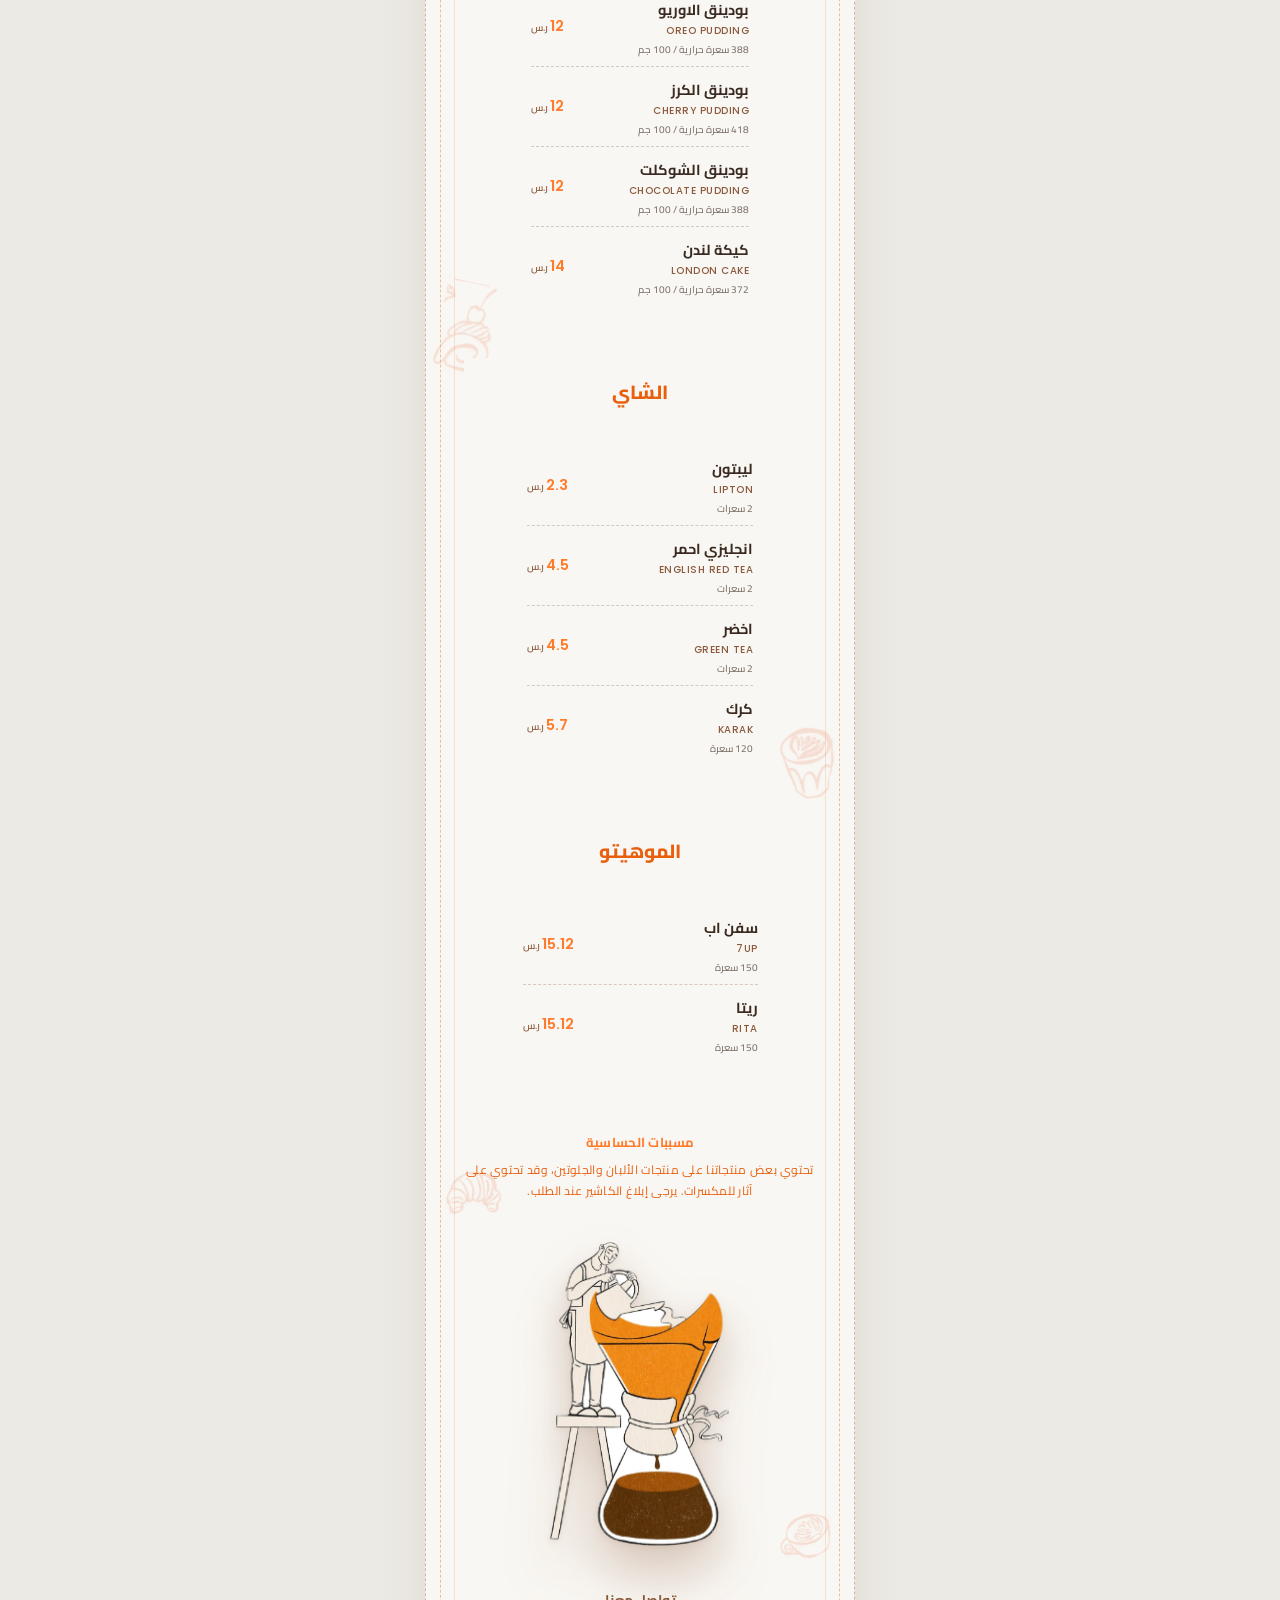
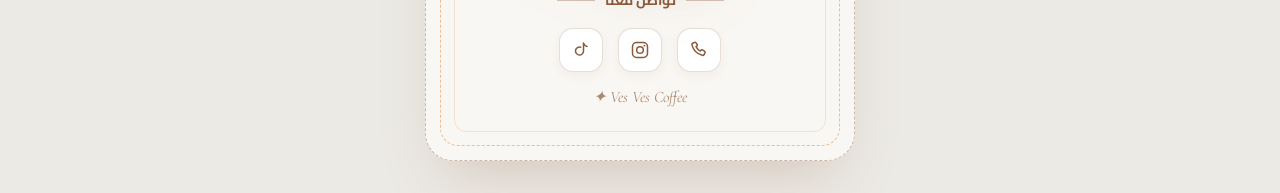
==== commit 83f2e02f: "Refine header and logo styles in index.html Updated header and logo styles for better alignment and " ====
--- a/index.html
+++ b/index.html
@@ -13,29 +13,28 @@
 <link rel="stylesheet" href="style.css">
 
 <style>
-  /* ضبط وتوسيط الهيدر */
+  /* ضبط الشعار بنفس أسلوب رسمة الشخصية: متوسّط تماماً بمسافة متناسقة */
   .site-header {
     display: flex !important;
     justify-content: center !important;
     align-items: center !important;
     text-align: center !important;
     width: 100% !important;
-    margin: 25px auto 12px auto !important;
+    margin: 15px auto 25px auto !important; /* مسافة طبيعية وموزونة للأعلى والأسفل */
     padding: 0 !important;
   }
 
-  /* تكبير إضافي للشعار بشكل بارز وواضح */
   .brand-logo {
     display: block !important;
     margin: 0 auto !important;
-    width: 90% !important;
-    max-width: 350px !important;
+    width: 82% !important;
+    max-width: 290px !important;
     height: auto !important;
   }
   
-  /* موضع قسم القهوة الحارة أسفل الشعار مباشرة */
+  /* بداية قسم القهوة الحارة بمسافة طبيعية تمنع حشر النصوص */
   #hot-coffee {
-    margin-top: 5px !important;
+    margin-top: 0 !important;
     padding-top: 0 !important;
   }
 
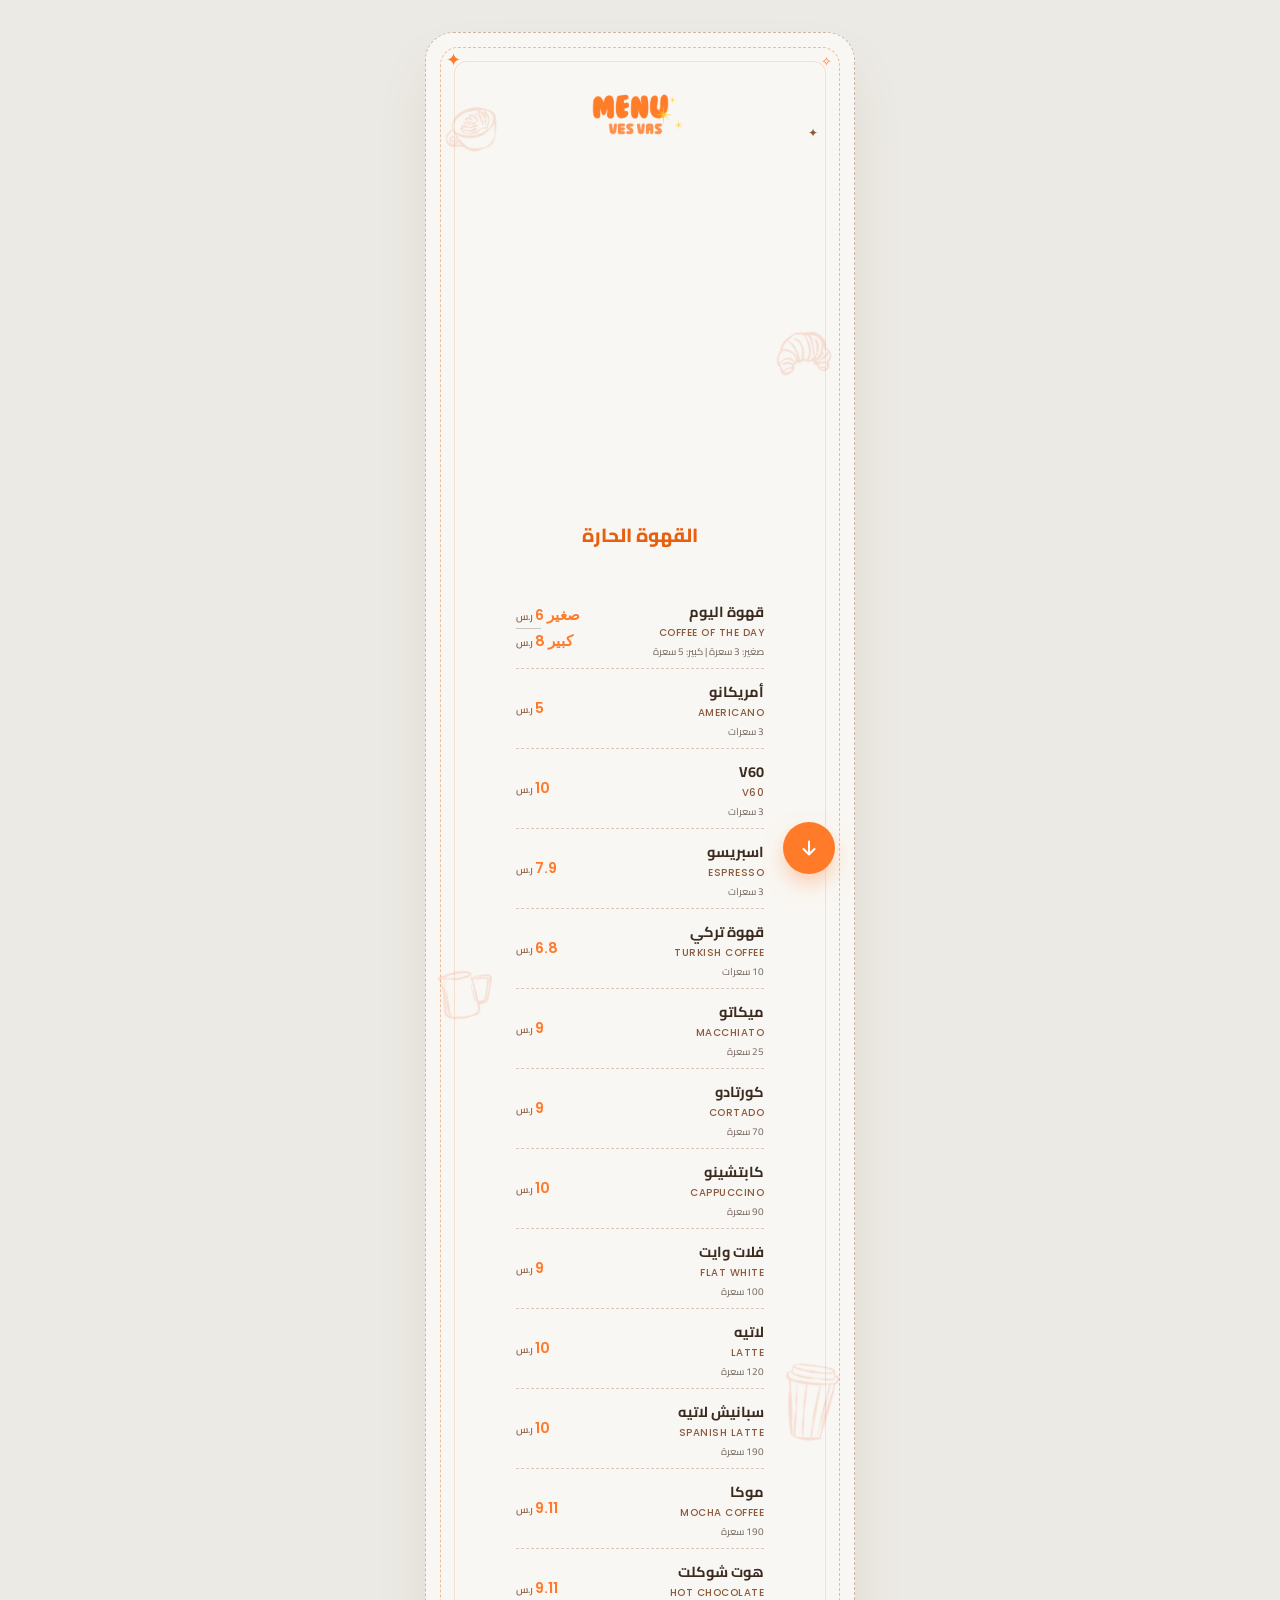
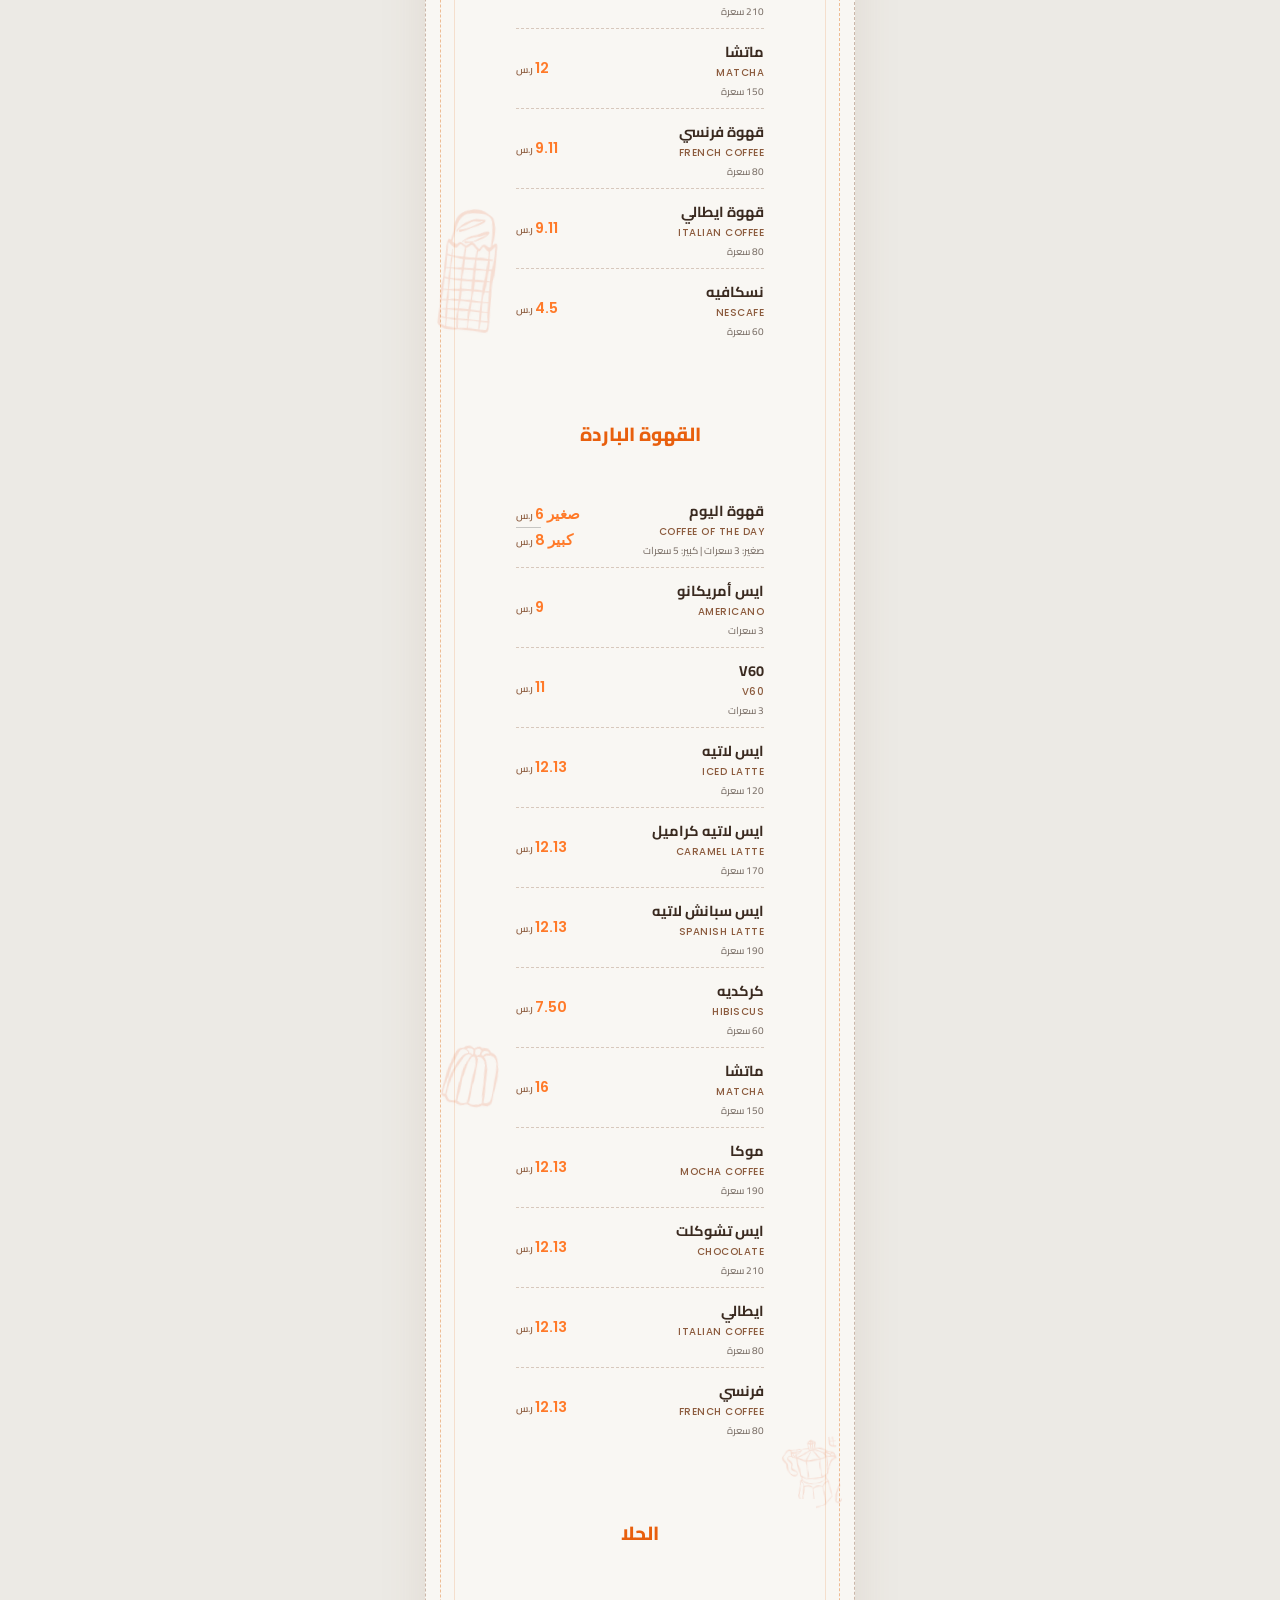
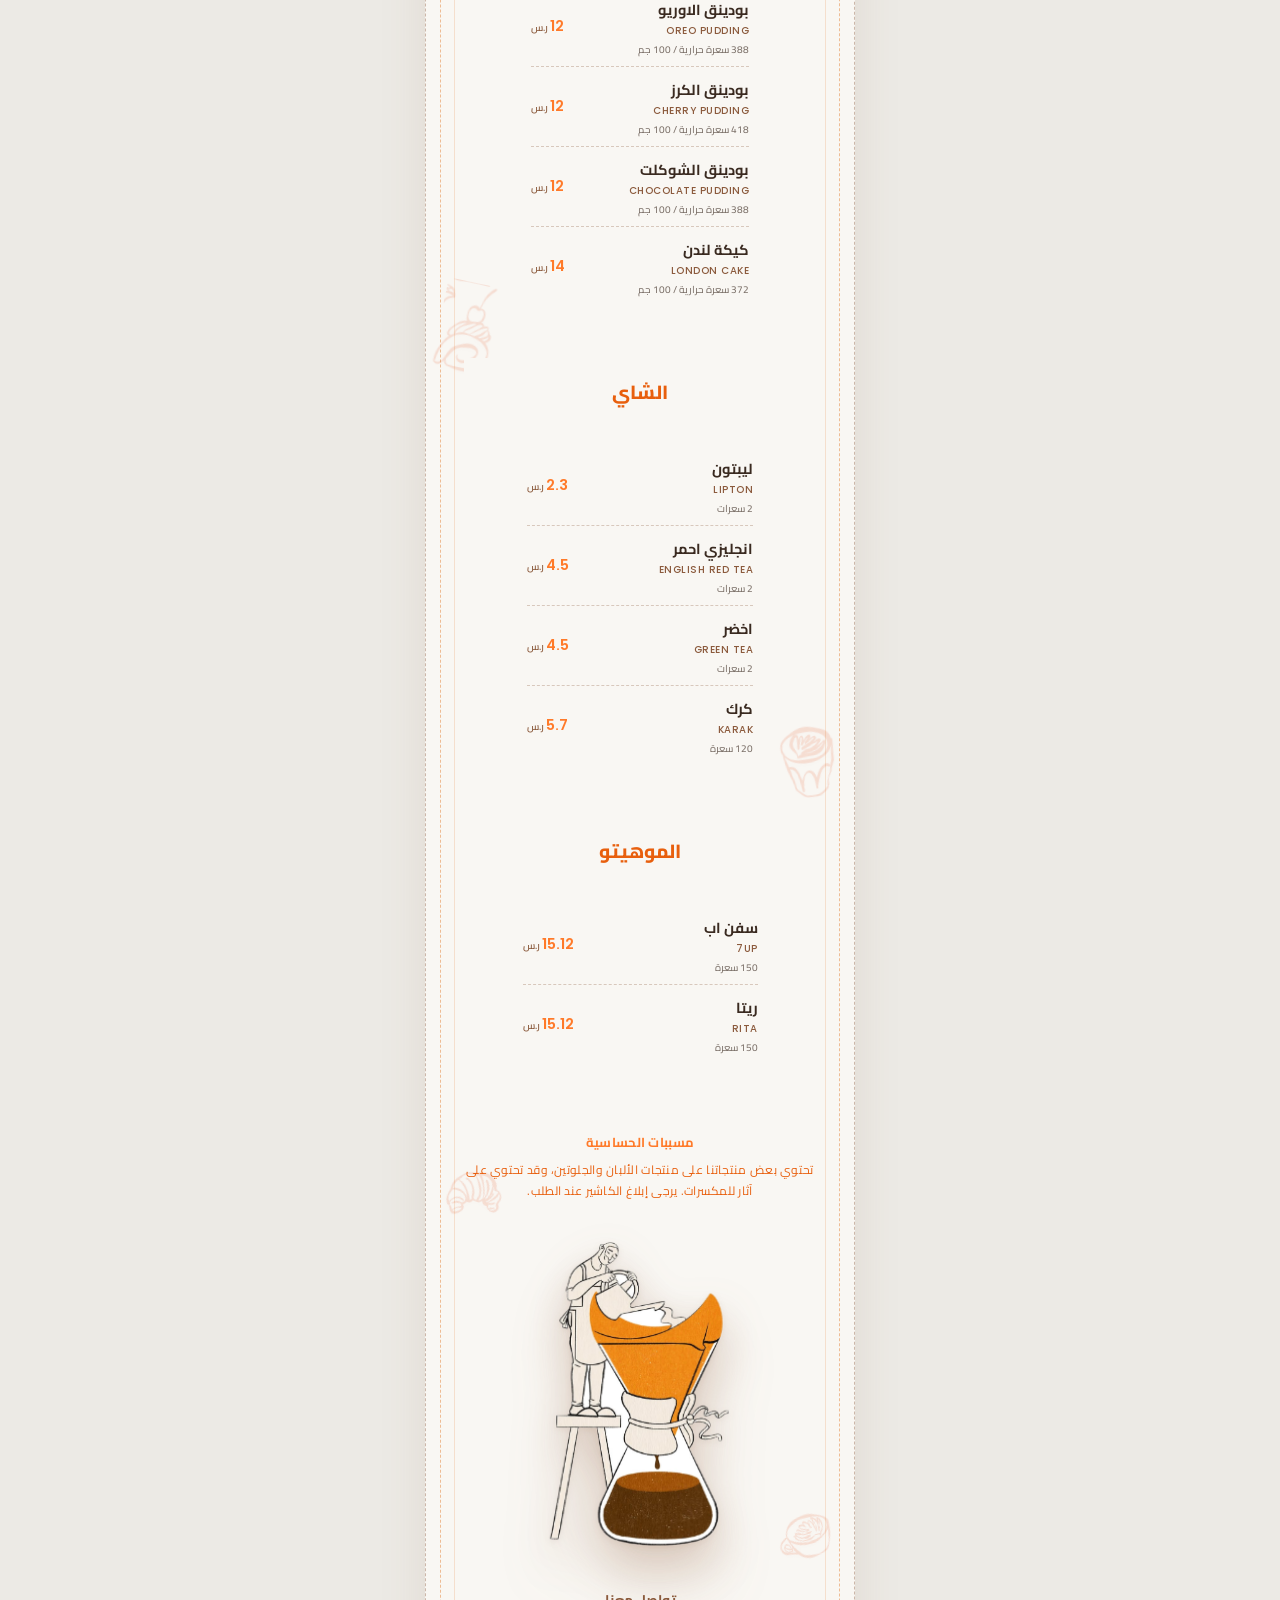
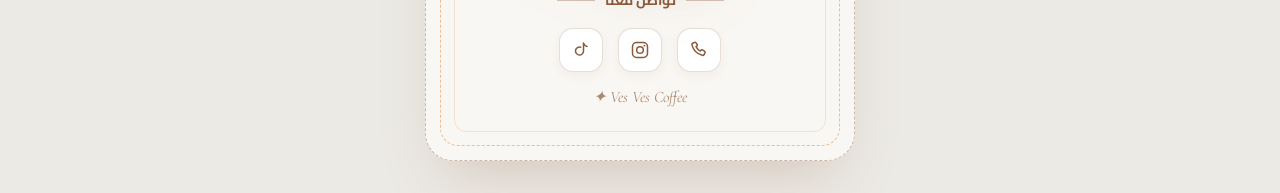
==== commit 42b2b2a3: "Update header logo image source" ====
--- a/index.html
+++ b/index.html
@@ -1,4 +1,15 @@
 <!DOCTYPE html>
+
+
+
+
+
+
+
+
+
+
+
 <html lang="ar" dir="rtl">
 <head>
 <meta charset="UTF-8">
@@ -152,7 +163,7 @@
 
 <!-- ================= الهيدر ================= -->
 <header class="site-header">
-    <img src="MENU.png" alt="VES VES — Menu" class="brand-logo" />
+    <img src="MENU3.png" alt="VES VES — Menu" class="brand-logo" />
 </header>
 
 <!-- ================= قسم المشروبات ================= -->
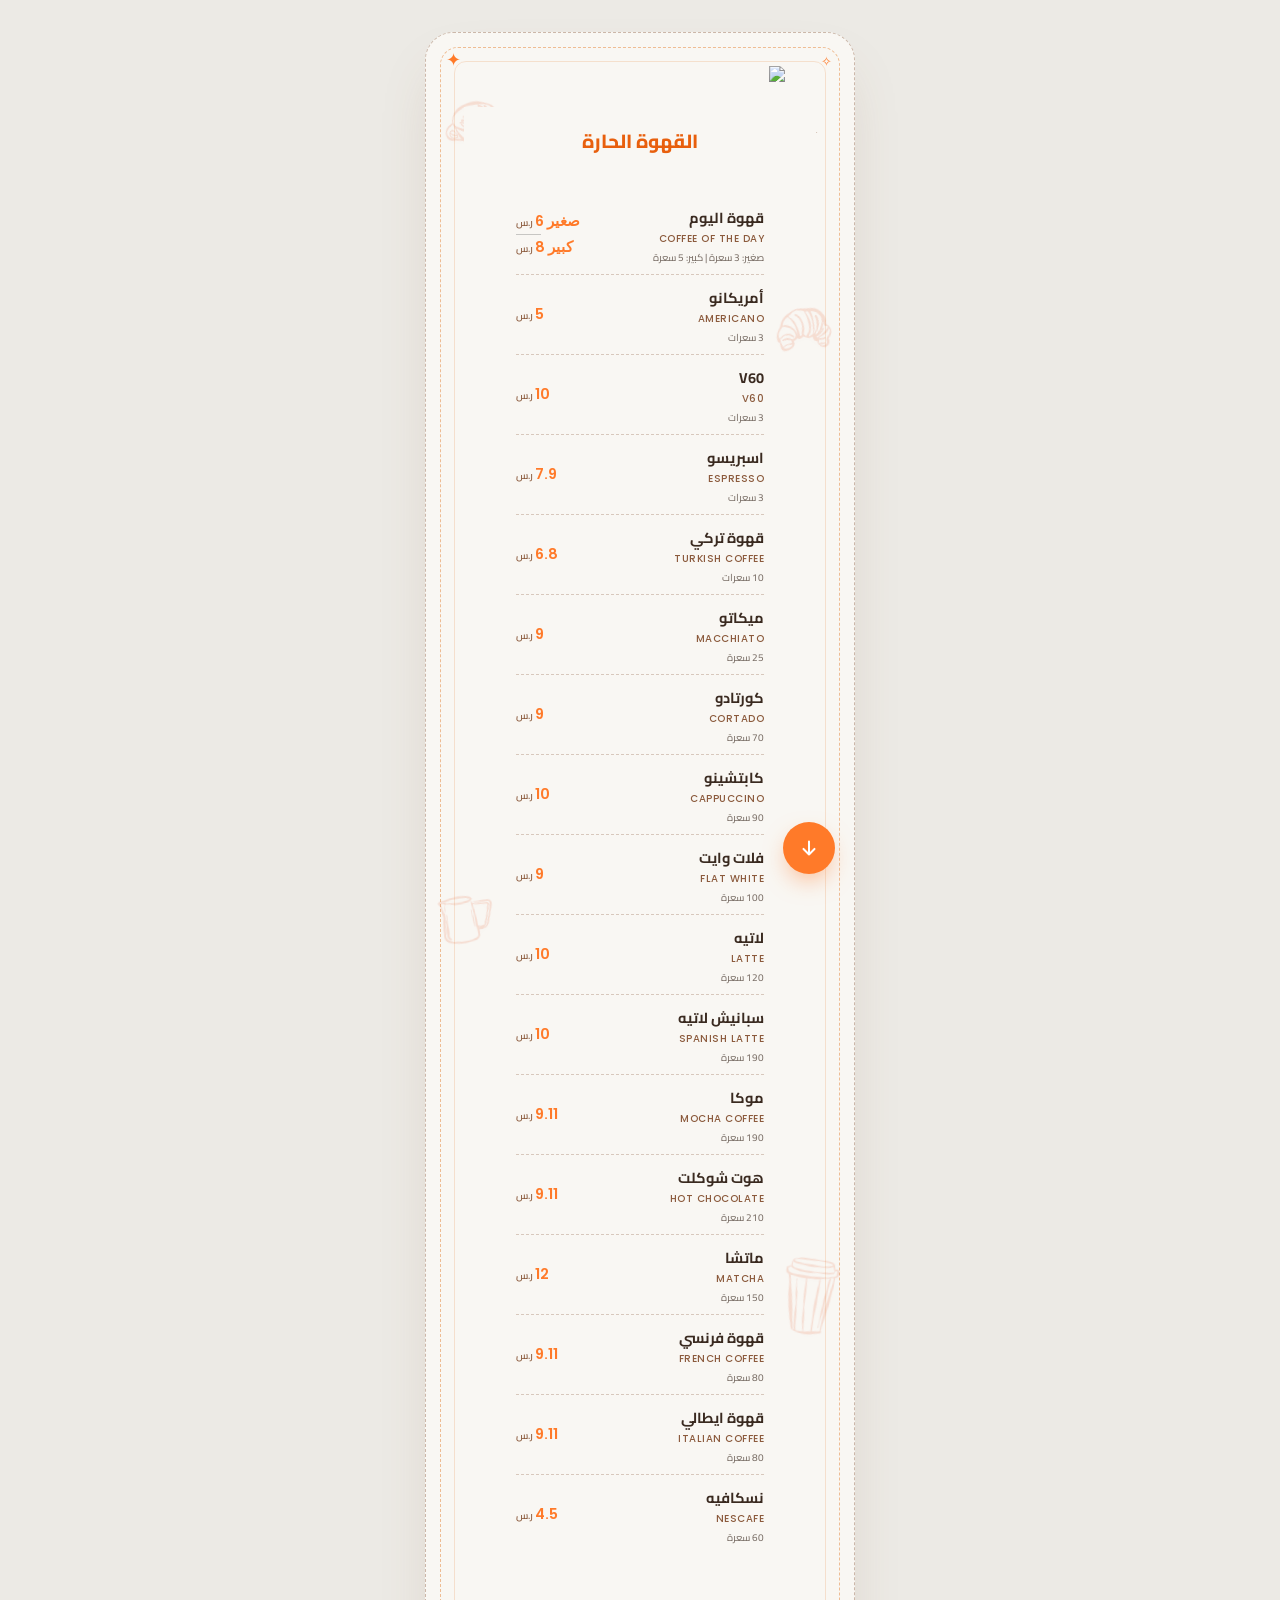
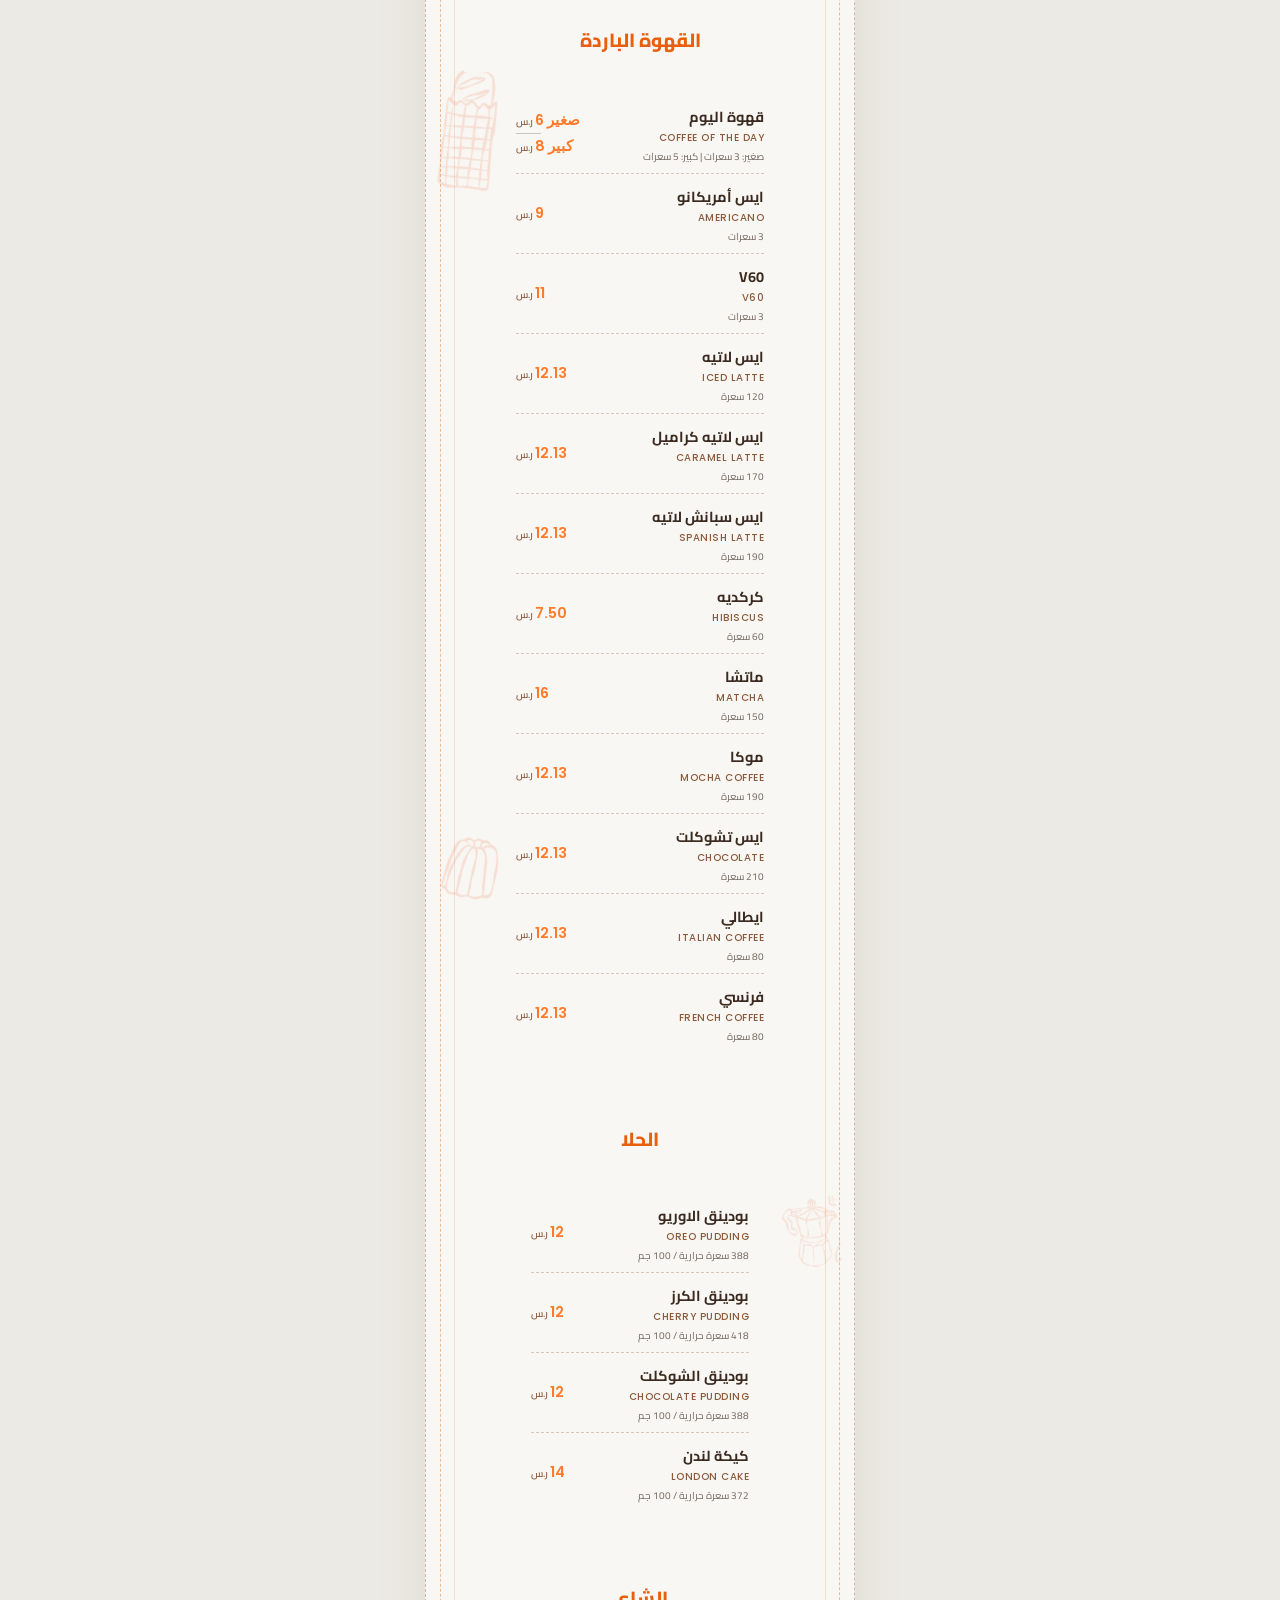
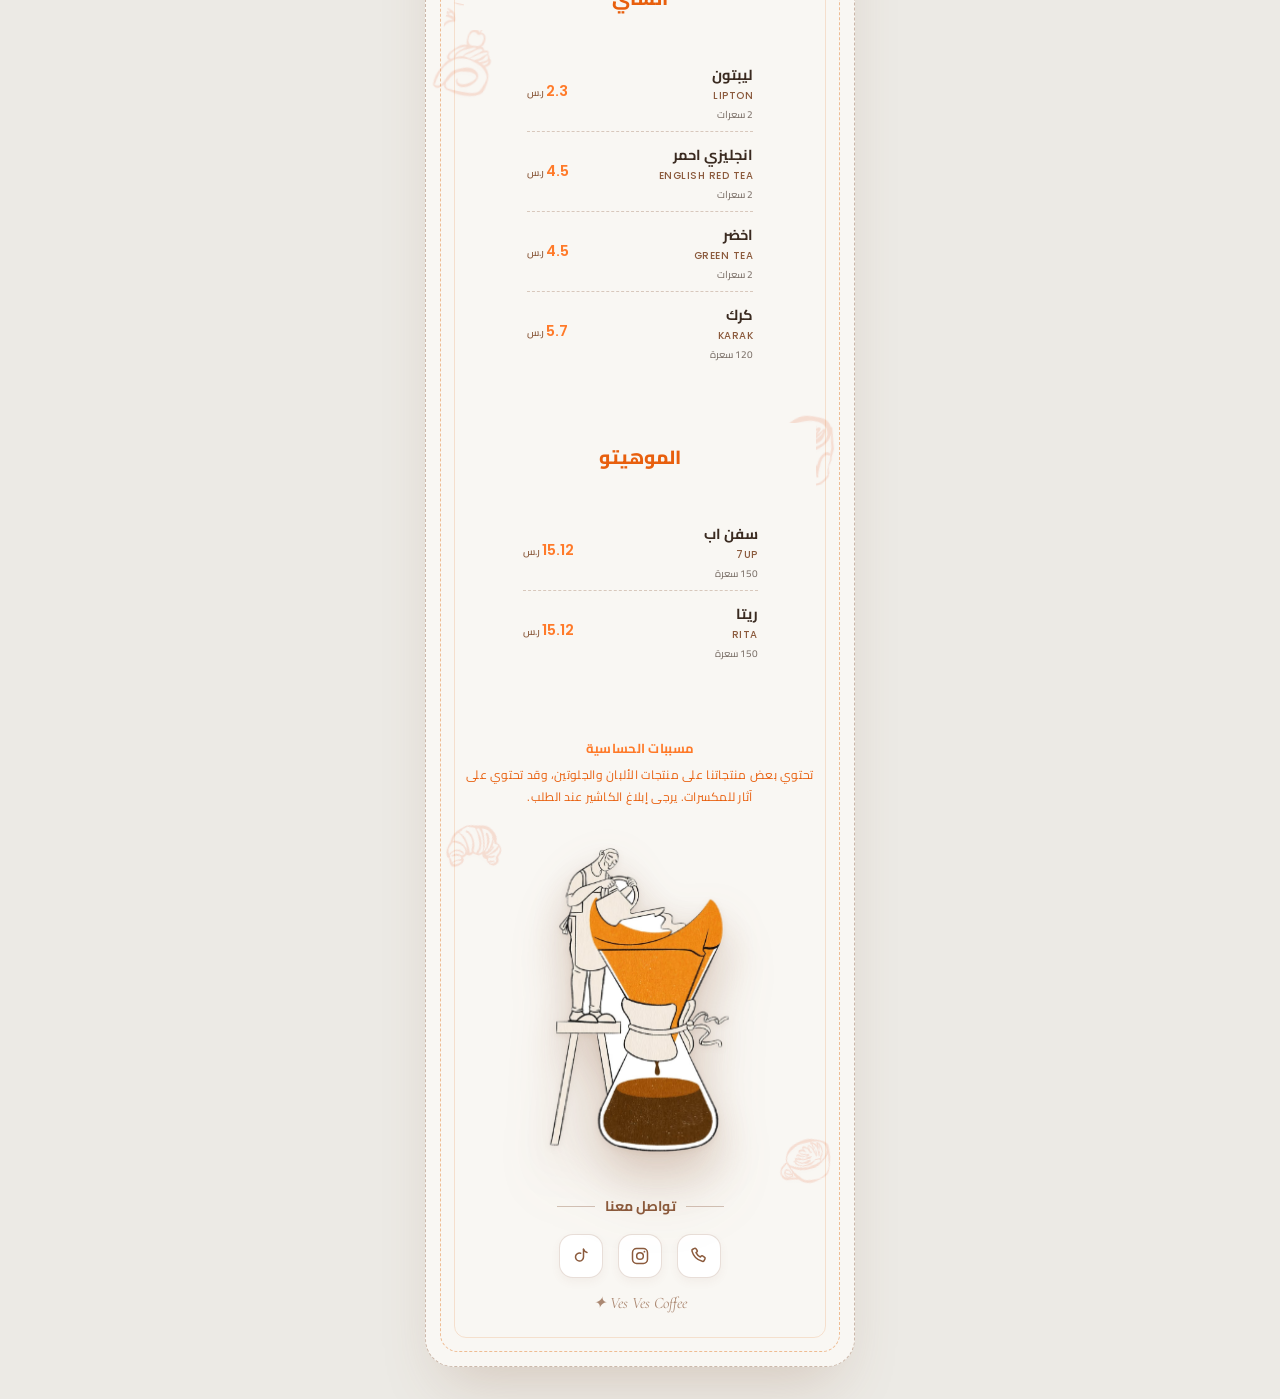
==== commit 9d9170fc: "Update logo image in header" ====
--- a/index.html
+++ b/index.html
@@ -163,7 +163,7 @@
 
 <!-- ================= الهيدر ================= -->
 <header class="site-header">
-    <img src="MENU3.png" alt="VES VES — Menu" class="brand-logo" />
+    <img src="MENU3_2.jpg" alt="VES VES — Menu" class="brand-logo" />
 </header>
 
 <!-- ================= قسم المشروبات ================= -->
--- a/style.css
+++ b/style.css
@@ -521,3 +521,31 @@
   margin-bottom: 4px;
   font-size: 13px;
 }
+/* ================= تعديل الهيدر وإلغاء المسافة تحته مباشرة ================= */
+.site-header {
+  display: flex !important;
+  justify-content: center !important;
+  align-items: flex-start !important;
+  width: 100% !important;
+  margin: 0 !important;
+  padding: 10px 0 0 0 !important; /* مسافة بسيطة جداً من الأعلى لكي لا يلصق الشعار بإطار الصفحة تماماً */
+  background: transparent !important;
+}
+
+.brand-logo {
+  width: 55% !important;     /* تكبير حجم الشعار ليصبح بارزاً وواضحاً (يمكنك تعديل النسبة لو أردتِ أكبر) */
+  max-width: 220px !important;
+  height: auto !important;
+  margin: 0 auto !important;
+  display: block !important;
+}
+
+/* سحب قسم القهوة الحارة للأعلى ليصبح لاصقاً تماماً تحت الشعار بدون مسافات */
+#hot-coffee {
+  margin-top: -20px !important;  /* يزيل أي مسافة فاصلة ويجعل القهوة تحت الشعار مباشرة */
+  padding-top: 0 !important;
+}
+
+#hot-coffee .sticky-title {
+  margin-top: 0 !important;
+}
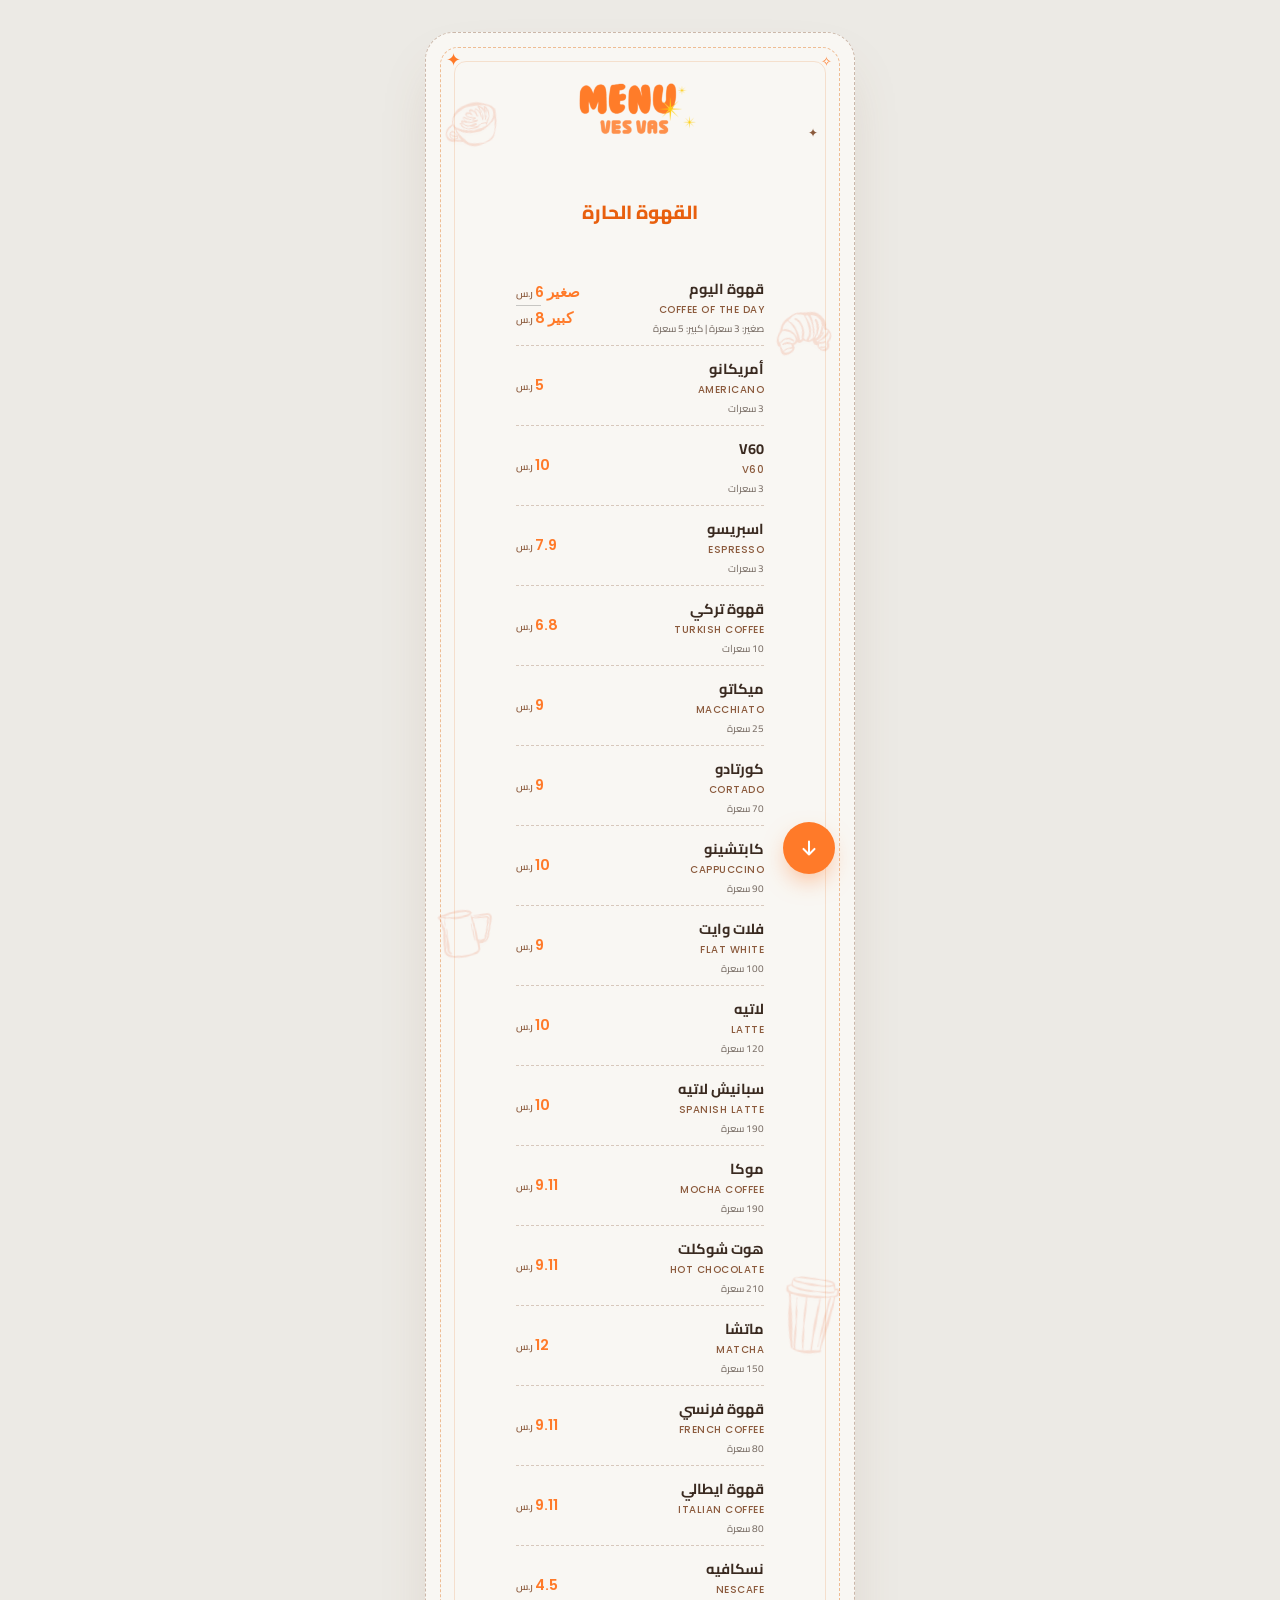
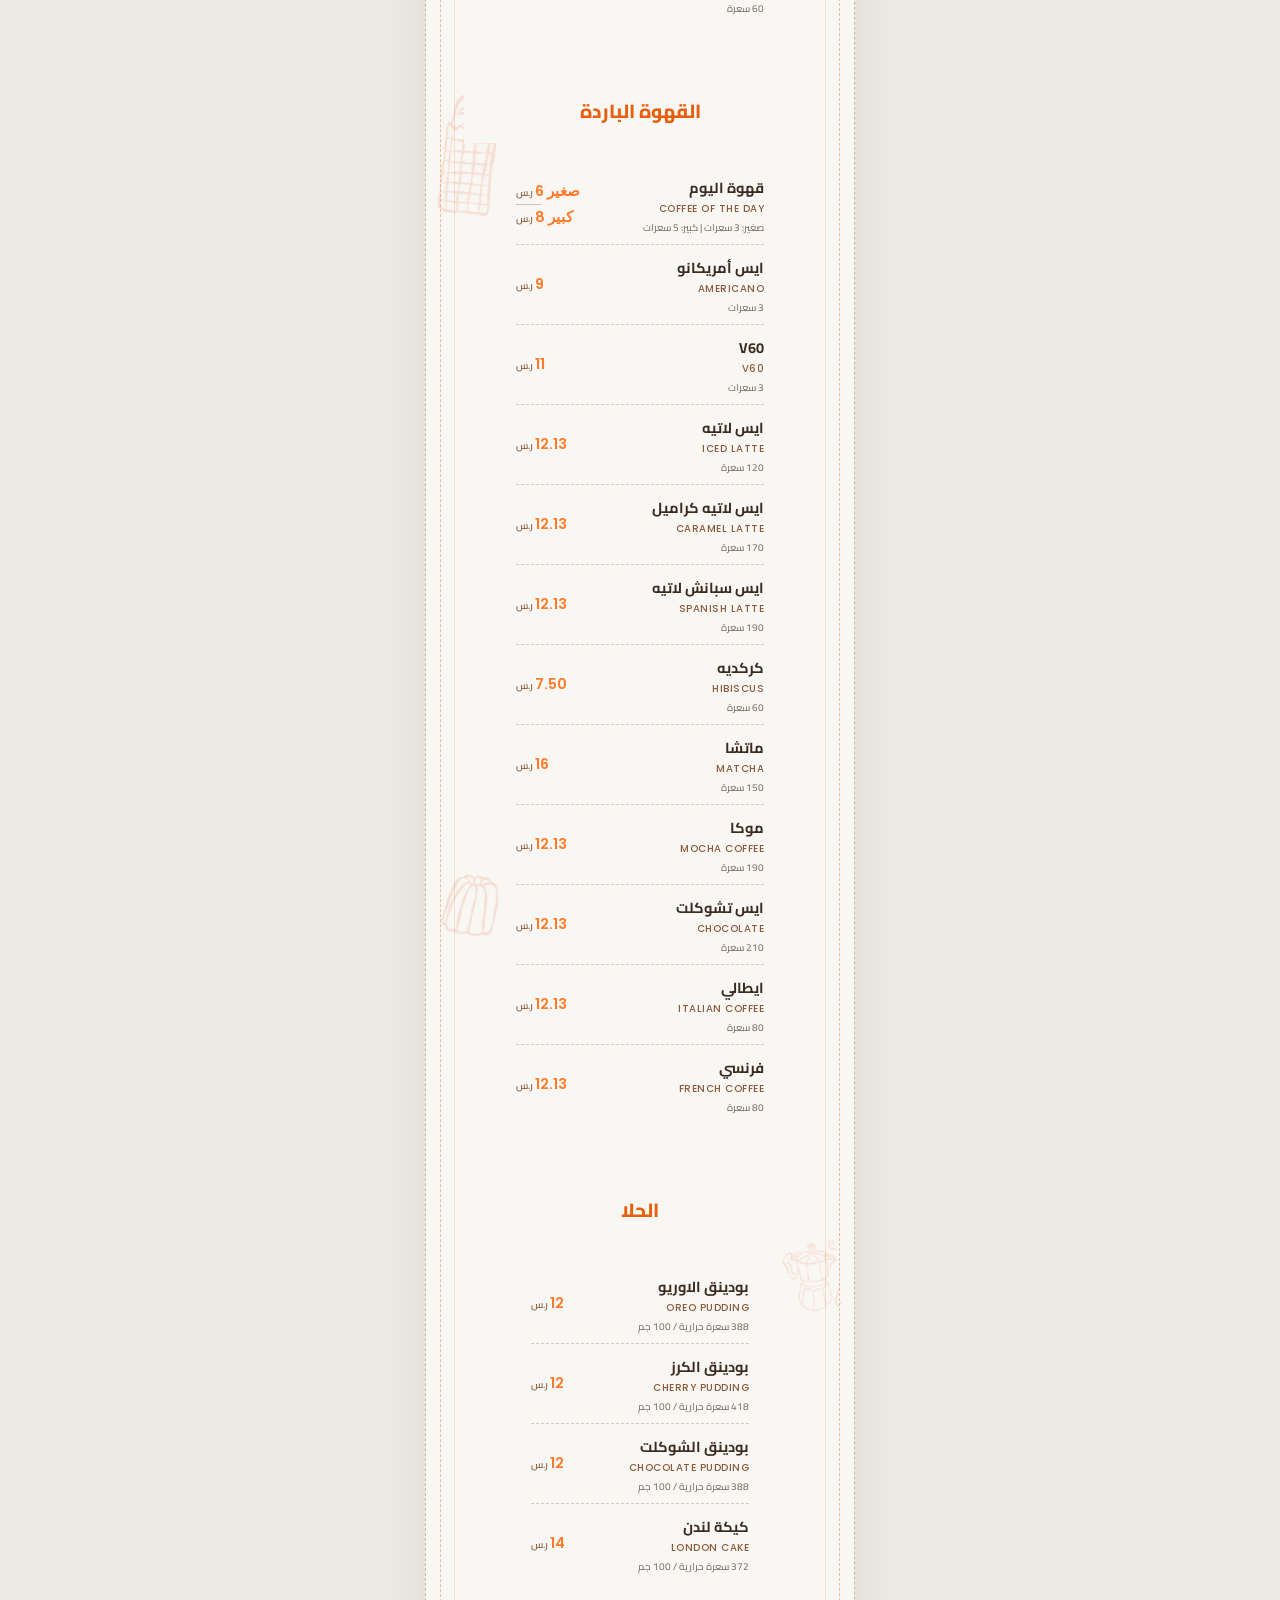
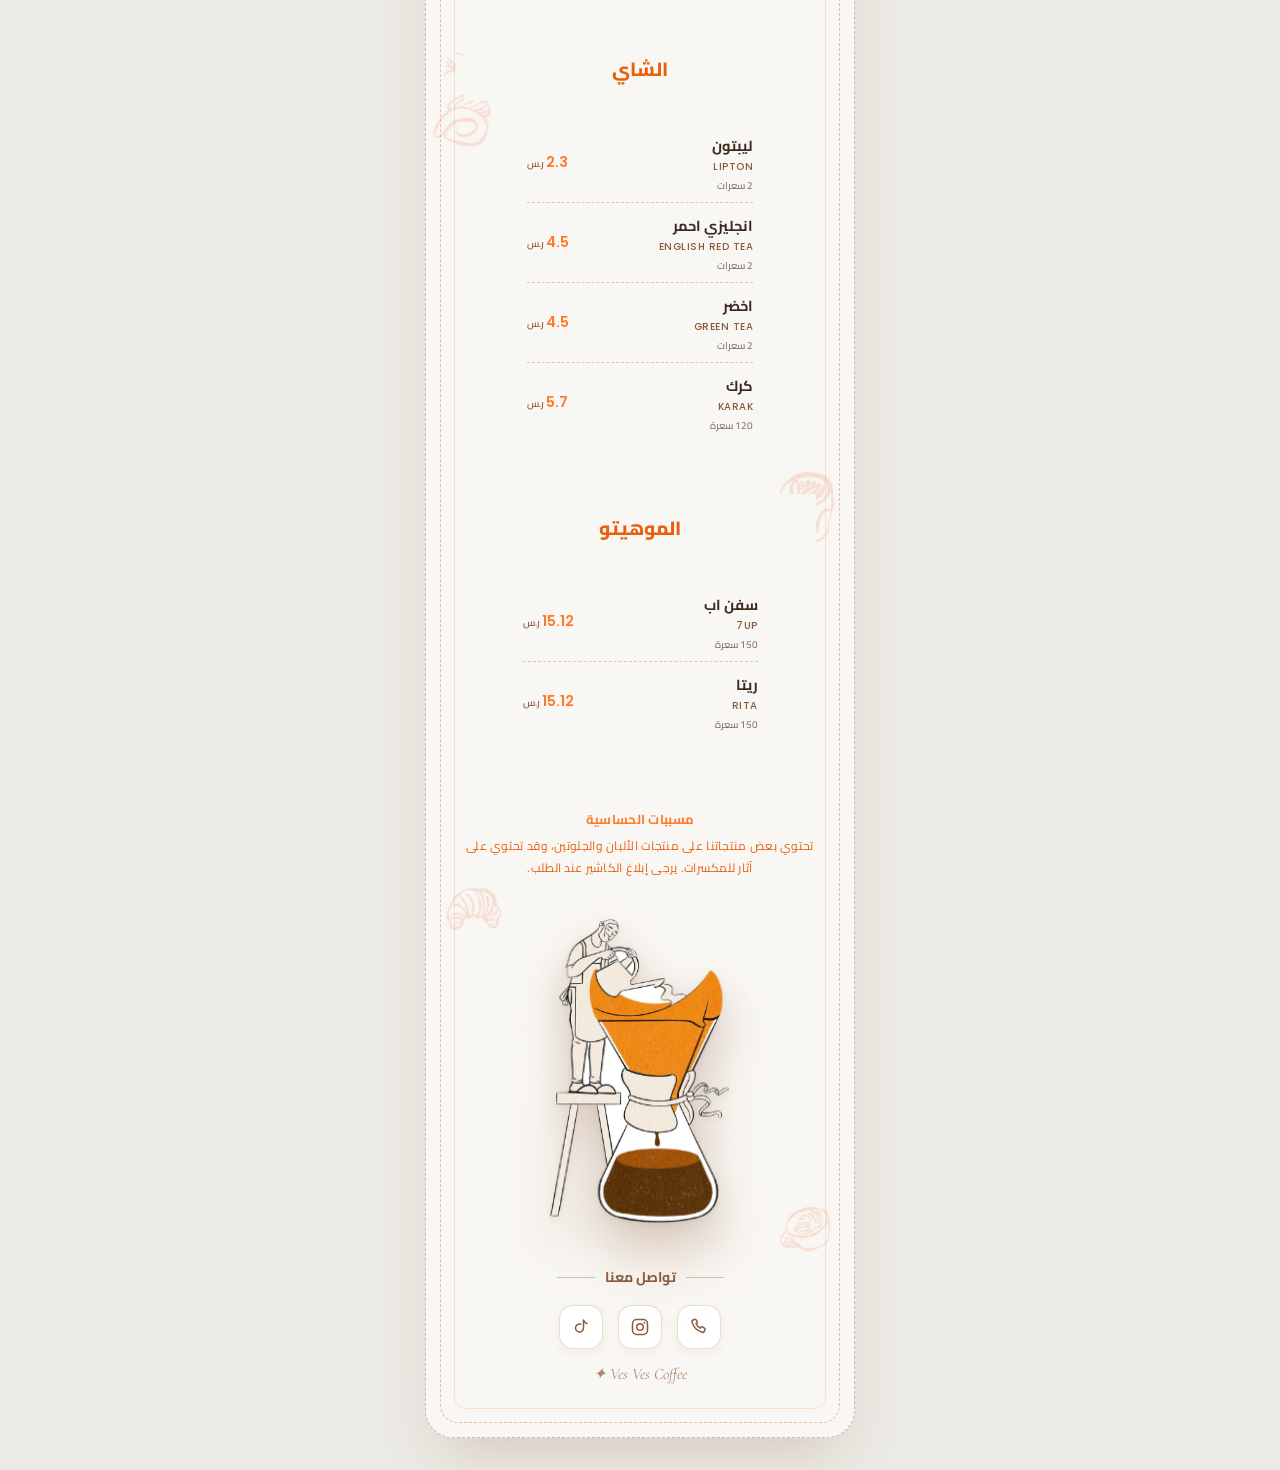
==== commit f7773670: "Update logo image in header section" ====
--- a/index.html
+++ b/index.html
@@ -163,7 +163,7 @@
 
 <!-- ================= الهيدر ================= -->
 <header class="site-header">
-    <img src="MENU3_2.jpg" alt="VES VES — Menu" class="brand-logo" />
+    <img src="MENU4.png" alt="VES VES — Menu" class="brand-logo" />
 </header>
 
 <!-- ================= قسم المشروبات ================= -->
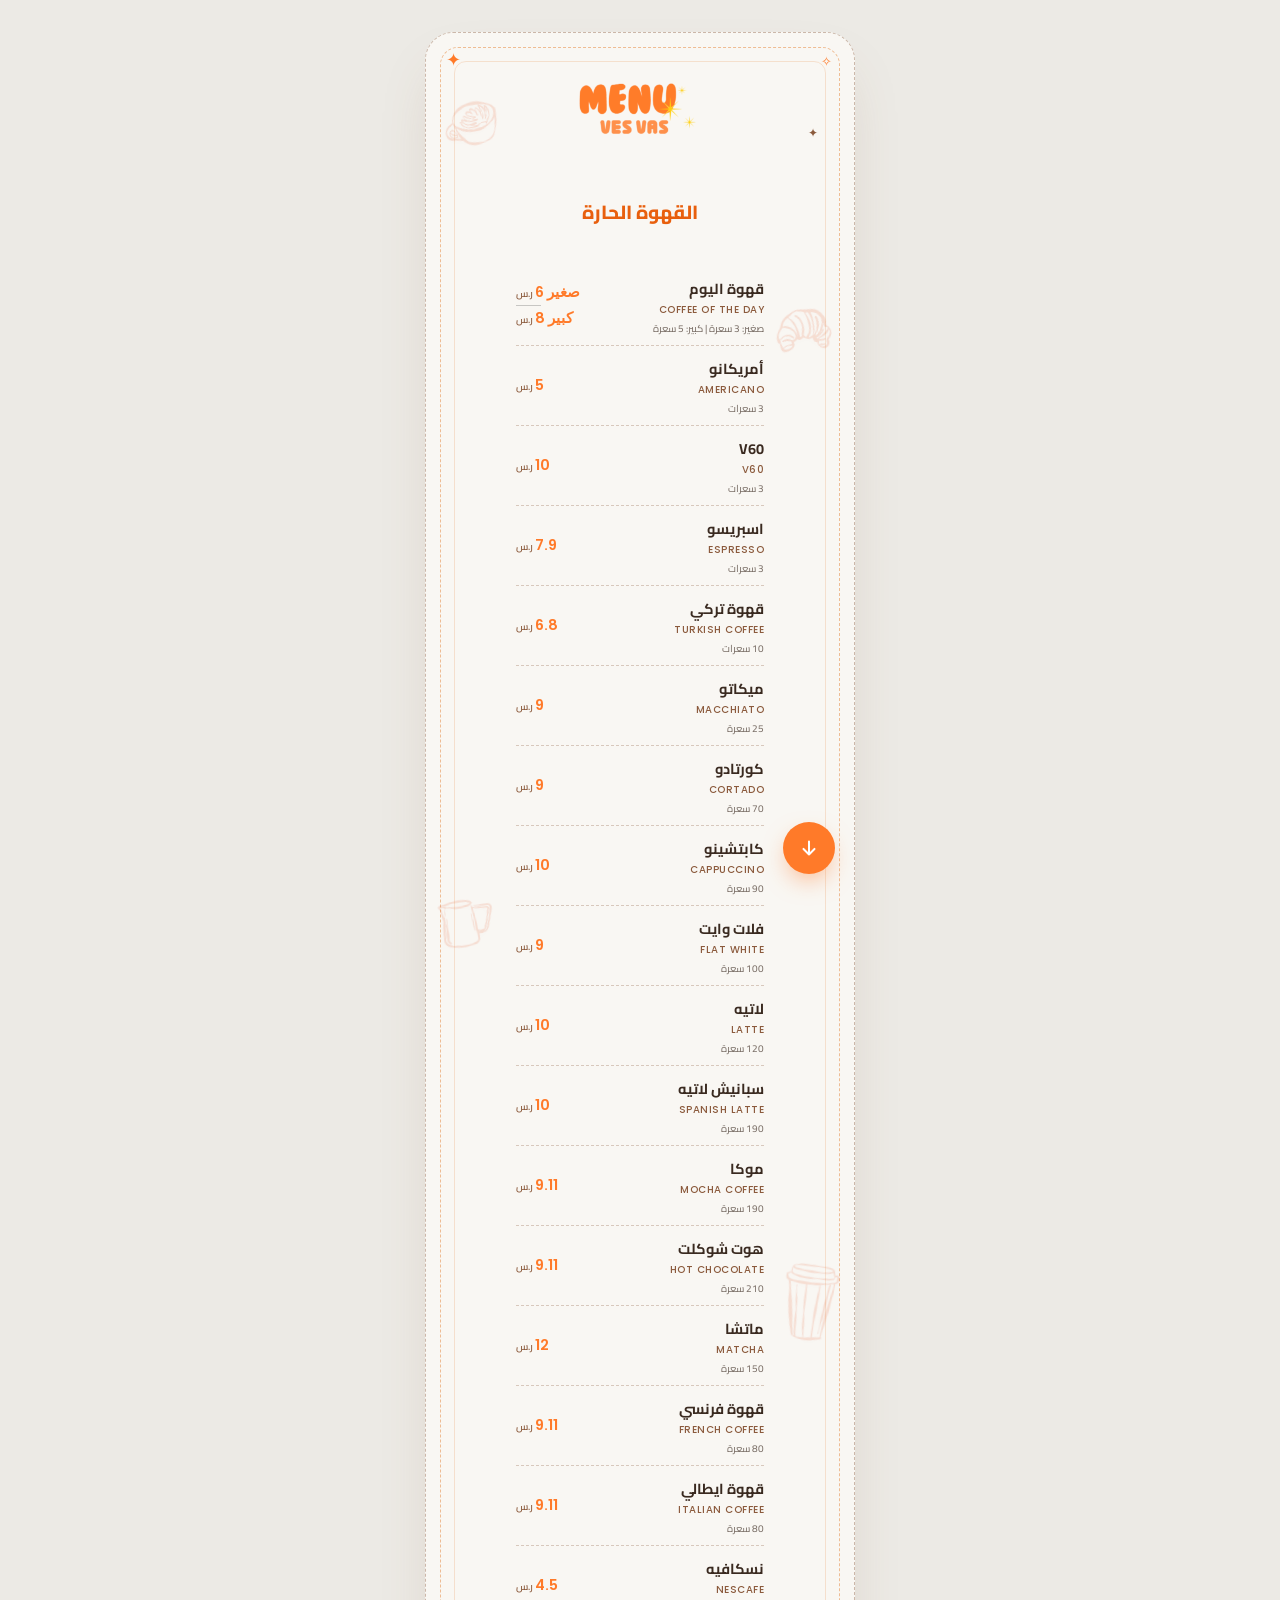
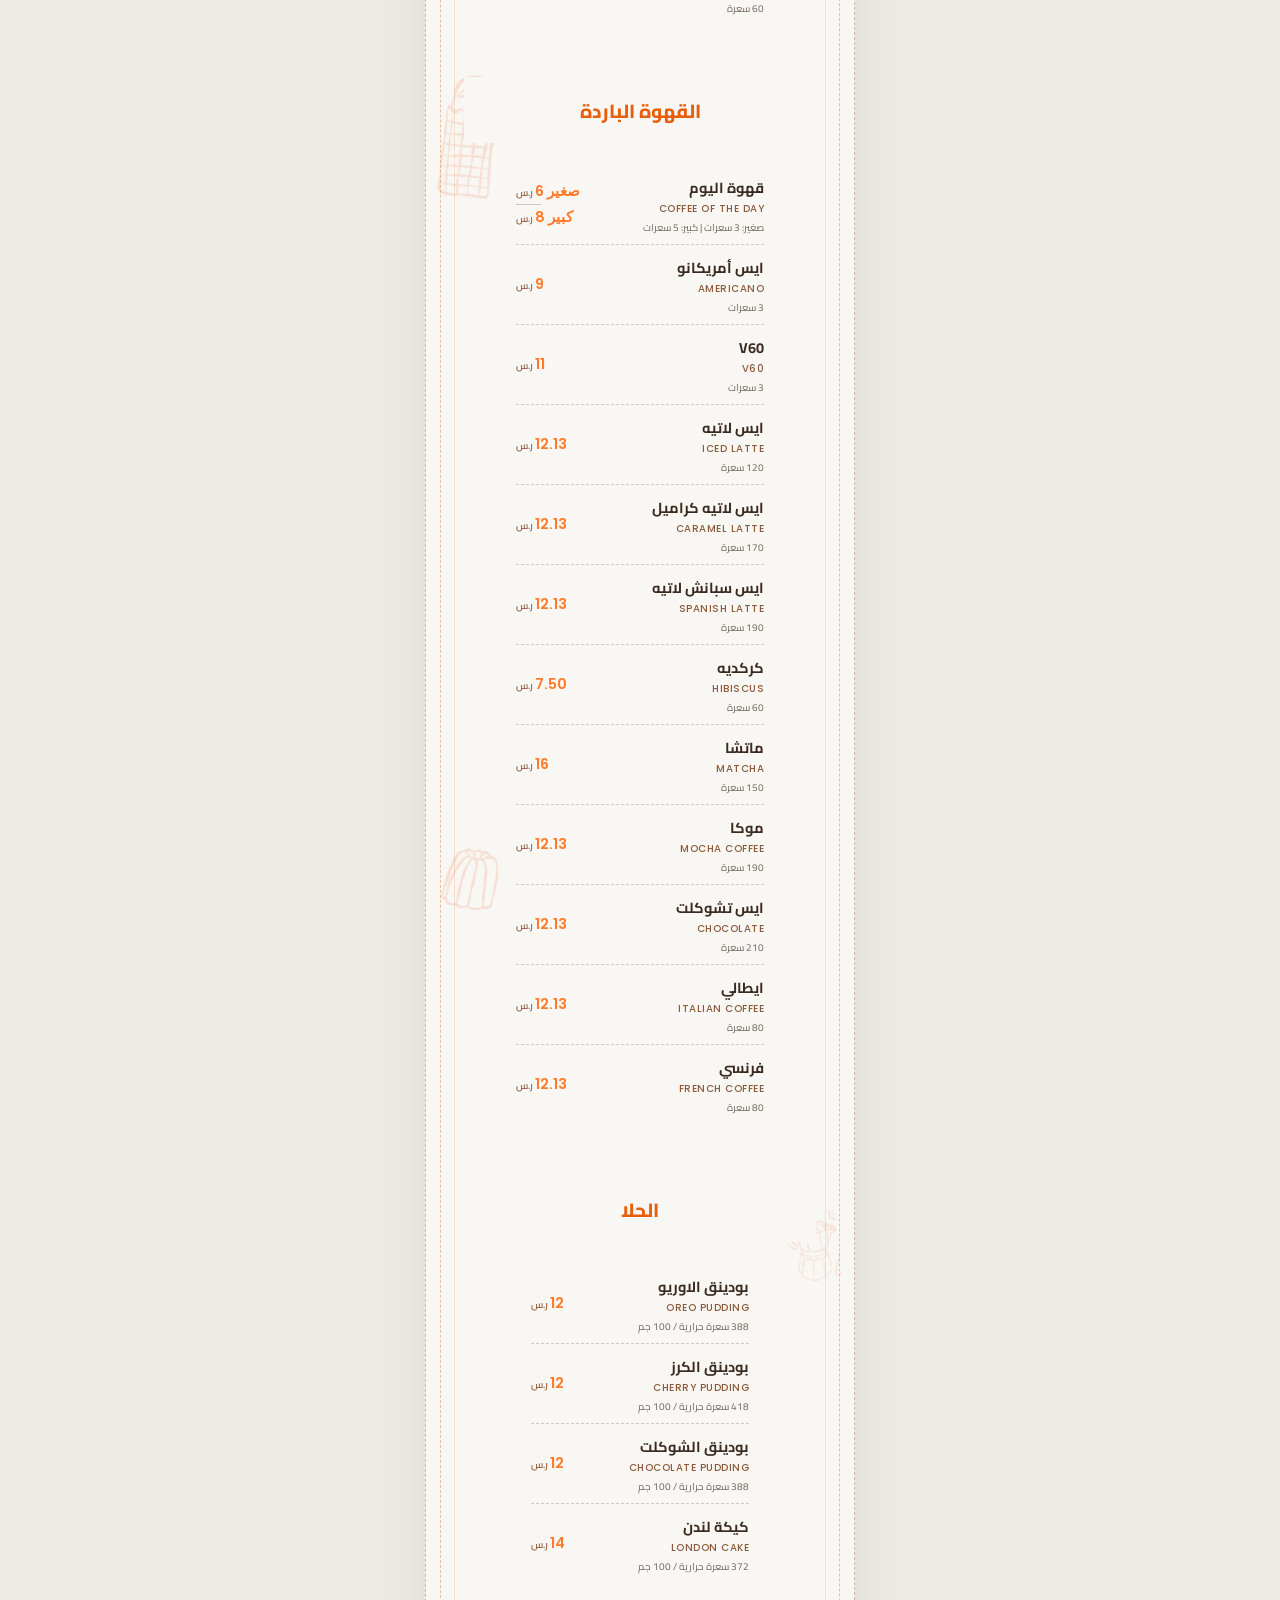
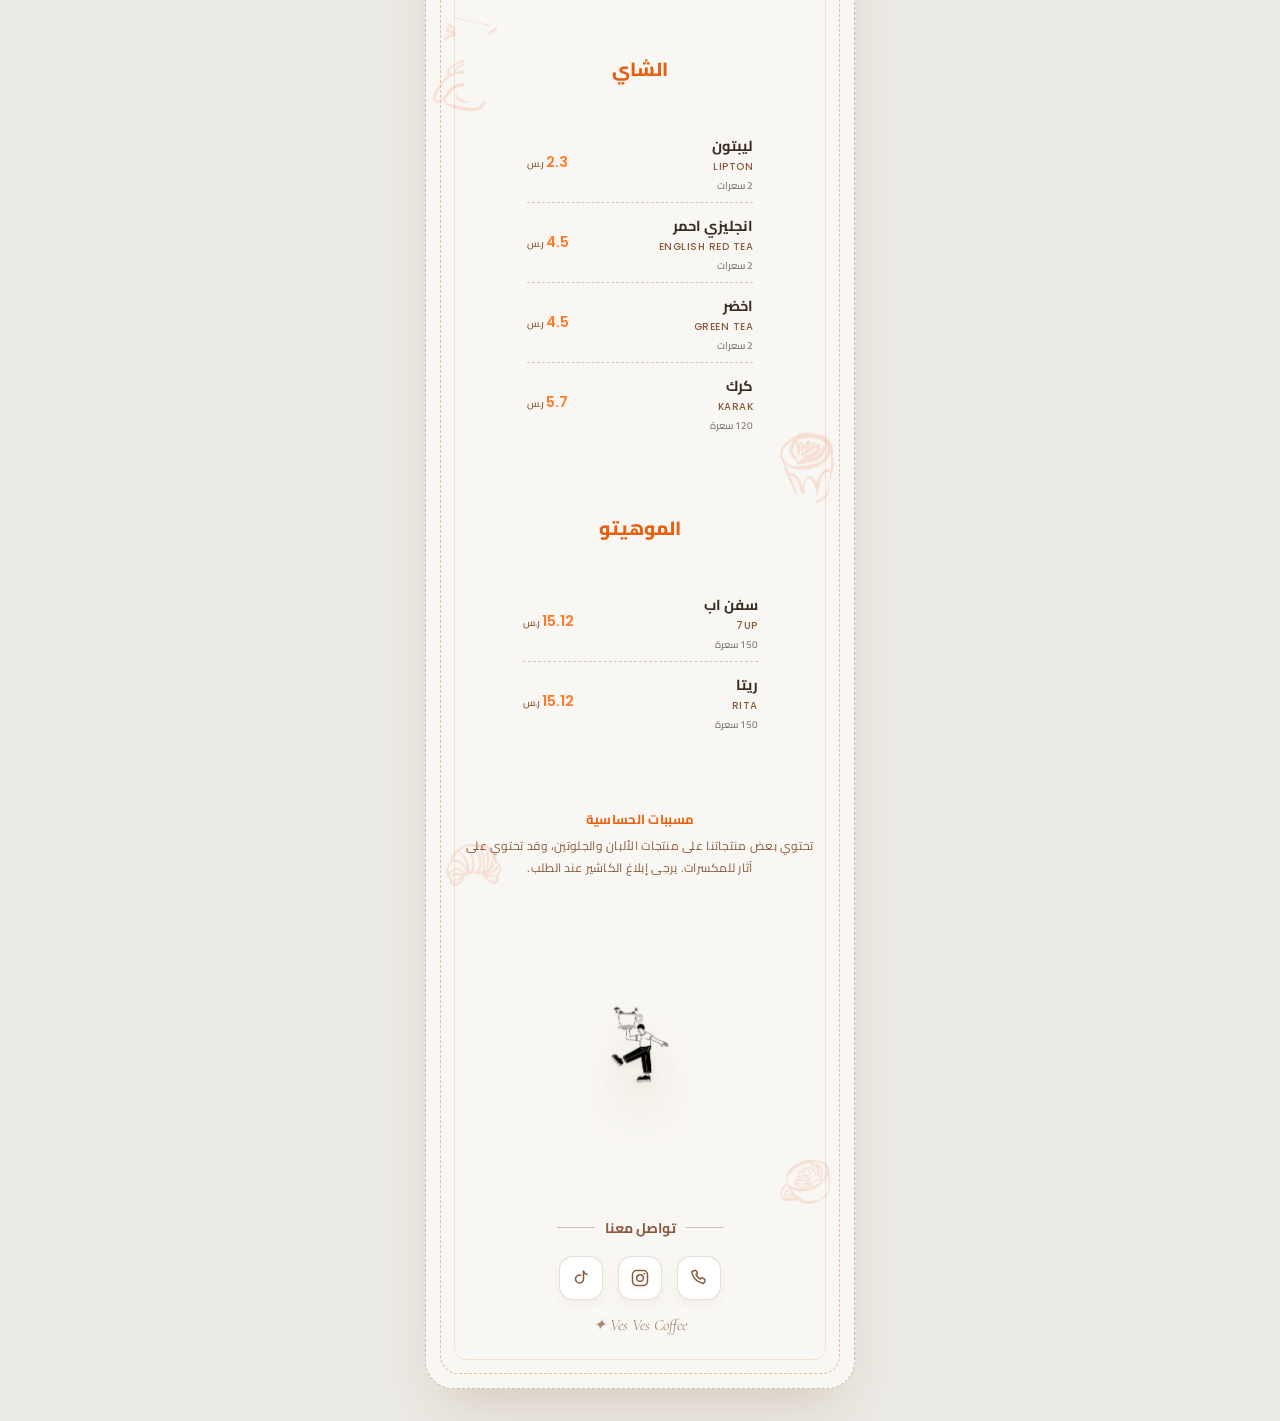
==== commit 8ea1e204: "Update image source in index.html" ====
--- a/index.html
+++ b/index.html
@@ -600,7 +600,7 @@
     <!-- ================= رسمة القطة والقهوة ================= -->
     <figure class="menu-illustration reveal">
       <div class="pour-scene">
-        <img src="cat-coffee.png" alt="رسمة قطة بجانب طقم تحضير قهوة V60 وكوب قهوة" loading="lazy">
+        <img src="الصورة بالنهاية.png" alt="رسمة قطة بجانب طقم تحضير قهوة V60 وكوب قهوة" loading="lazy">
         <span class="steam steam-1" aria-hidden="true"></span>
         <span class="steam steam-2" aria-hidden="true"></span>
         <span class="steam steam-3" aria-hidden="true"></span>
--- a/style.css
+++ b/style.css
@@ -521,31 +521,23 @@
   margin-bottom: 4px;
   font-size: 13px;
 }
-/* ================= تعديل الهيدر وإلغاء المسافة تحته مباشرة ================= */
-.site-header {
-  display: flex !important;
-  justify-content: center !important;
-  align-items: flex-start !important;
-  width: 100% !important;
-  margin: 0 !important;
-  padding: 10px 0 0 0 !important; /* مسافة بسيطة جداً من الأعلى لكي لا يلصق الشعار بإطار الصفحة تماماً */
-  background: transparent !important;
-}
-
 .brand-logo {
-  width: 55% !important;     /* تكبير حجم الشعار ليصبح بارزاً وواضحاً (يمكنك تعديل النسبة لو أردتِ أكبر) */
-  max-width: 220px !important;
+  width: 90% !important;        /* <--- ارفعي النسبة هنا لتكبر الصورة بالنسبة التي ترغبين بها */
+  max-width: 350px !important;  /* <--- ارفعي الحد الأقصى للعرض لكي تسمح بالتكبير */
   height: auto !important;
   margin: 0 auto !important;
   display: block !important;
 }
-
-/* سحب قسم القهوة الحارة للأعلى ليصبح لاصقاً تماماً تحت الشعار بدون مسافات */
-#hot-coffee {
-  margin-top: -20px !important;  /* يزيل أي مسافة فاصلة ويجعل القهوة تحت الشعار مباشرة */
-  padding-top: 0 !important;
-}
-
-#hot-coffee .sticky-title {
-  margin-top: 0 !important;
-}
+/* ================= تغيير لون مسببات الحساسية بدون خلفية ================= */
+.allergy-notice {
+  background: transparent !important; /* إلغاء أي خلفية ليكون مدموجاً تماماً */
+  box-shadow: none !important;
+}
+
+.allergy-notice span {
+  color: var(--color-orange-dark) !important; /* لون برتقالي دافئ للعنوان */
+}
+
+.allergy-notice p {
+  color: var(--color-brown) !important; /* لون بني دافئ ومريح للنص */
+}
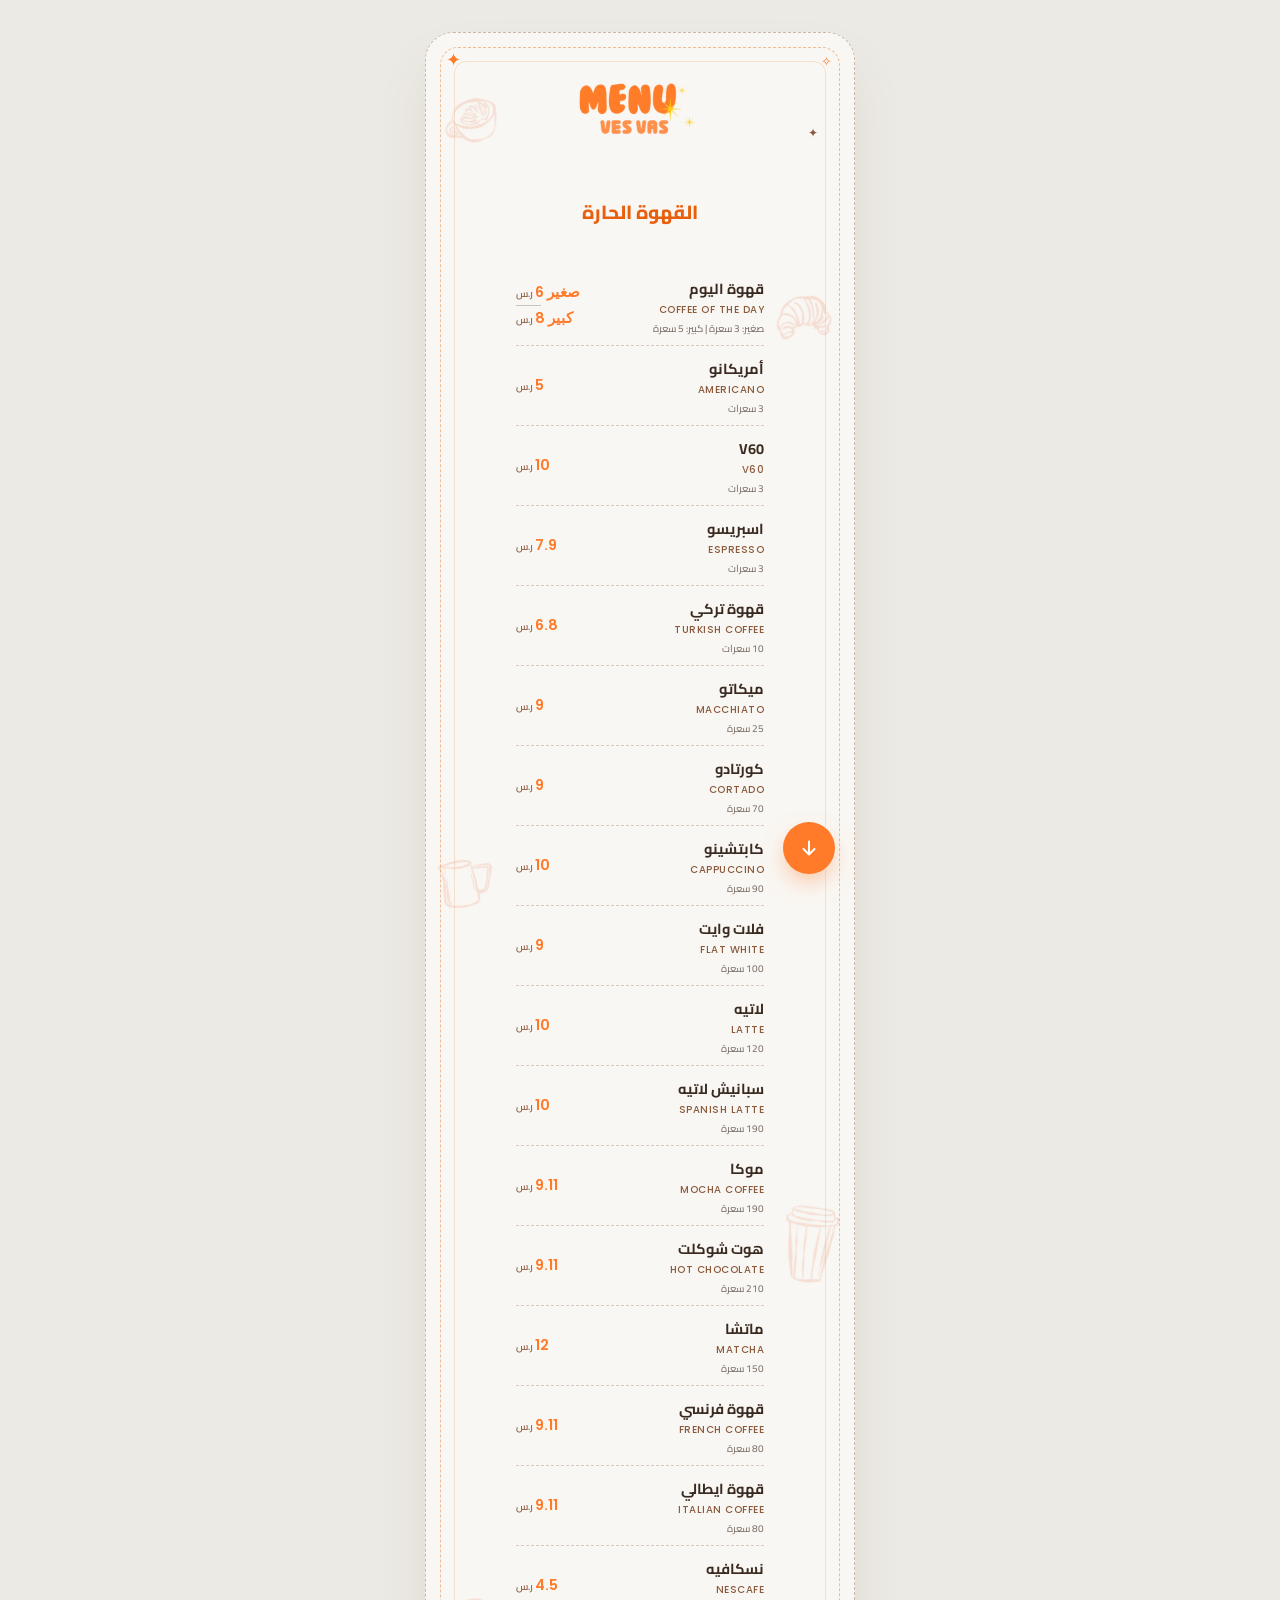
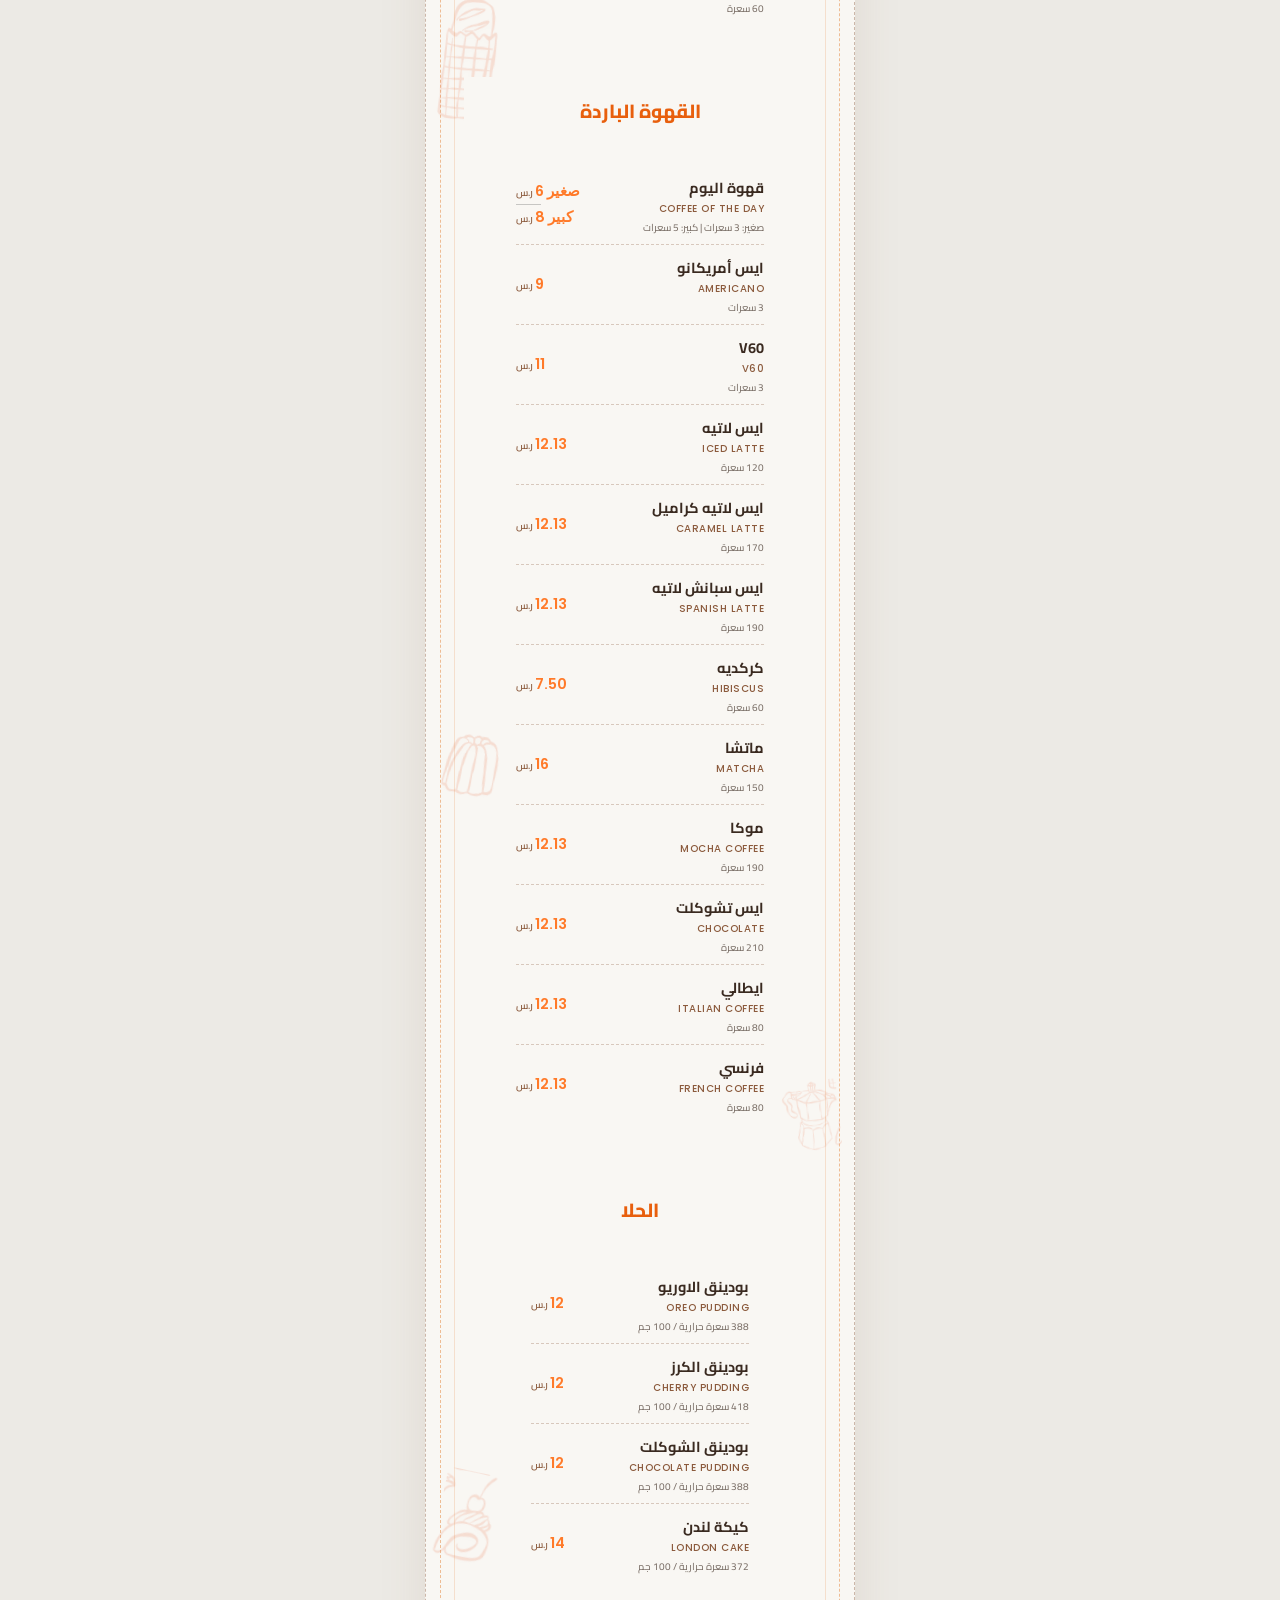
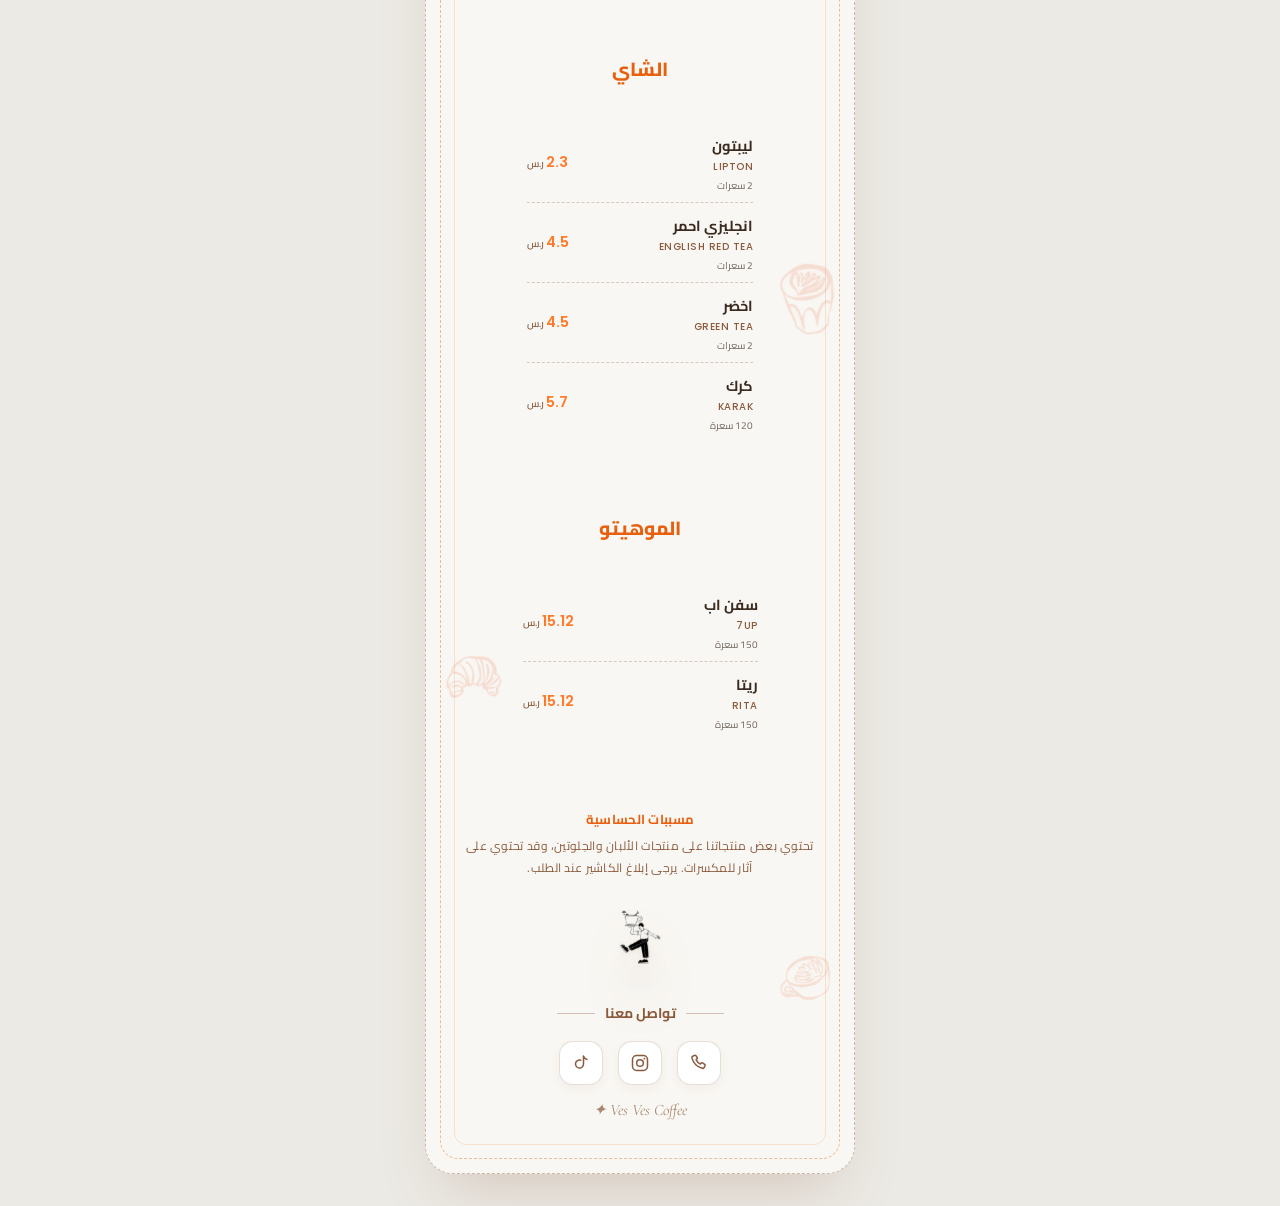
==== commit f0409162: "Update image source in index.html" ====
--- a/index.html
+++ b/index.html
@@ -600,7 +600,7 @@
     <!-- ================= رسمة القطة والقهوة ================= -->
     <figure class="menu-illustration reveal">
       <div class="pour-scene">
-        <img src="الصورة بالنهاية.png" alt="رسمة قطة بجانب طقم تحضير قهوة V60 وكوب قهوة" loading="lazy">
+        <img src="صورة النهاية 2.png" alt="رسمة قطة بجانب طقم تحضير قهوة V60 وكوب قهوة" loading="lazy">
         <span class="steam steam-1" aria-hidden="true"></span>
         <span class="steam steam-2" aria-hidden="true"></span>
         <span class="steam steam-3" aria-hidden="true"></span>
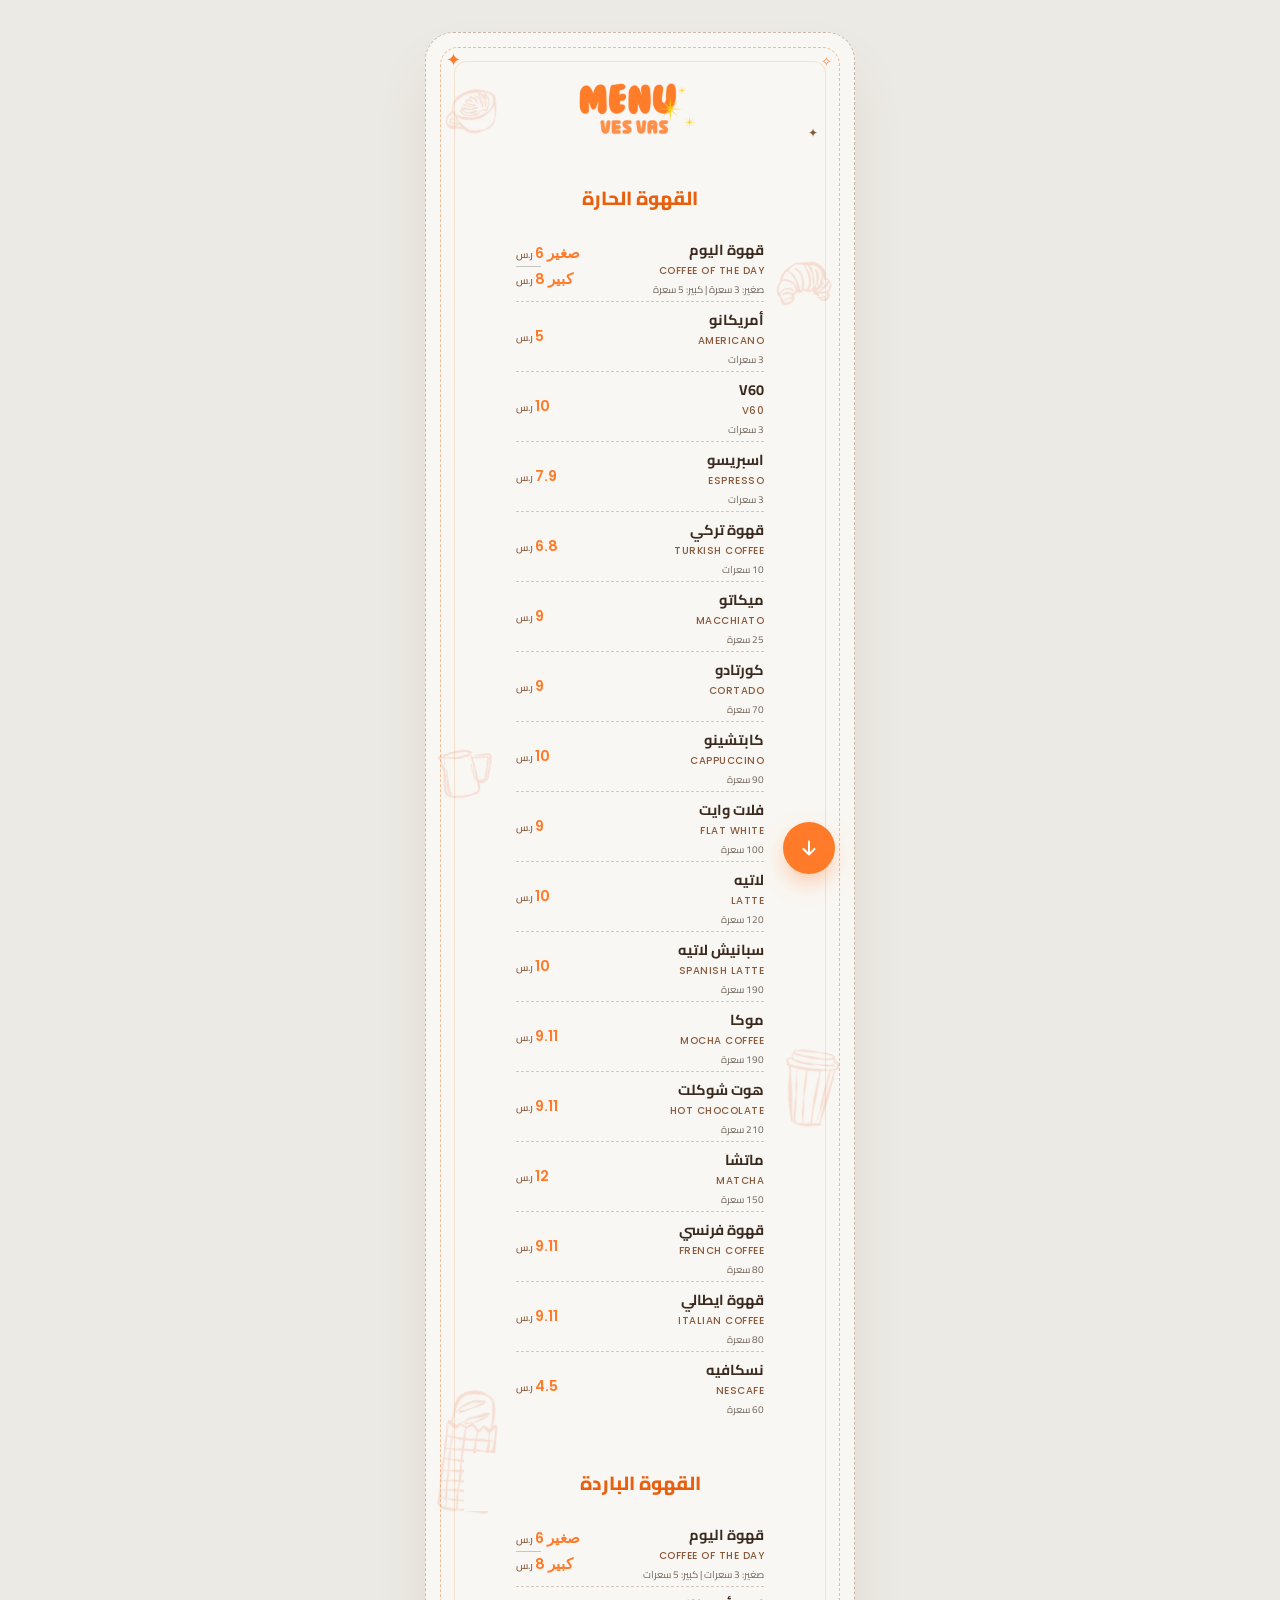
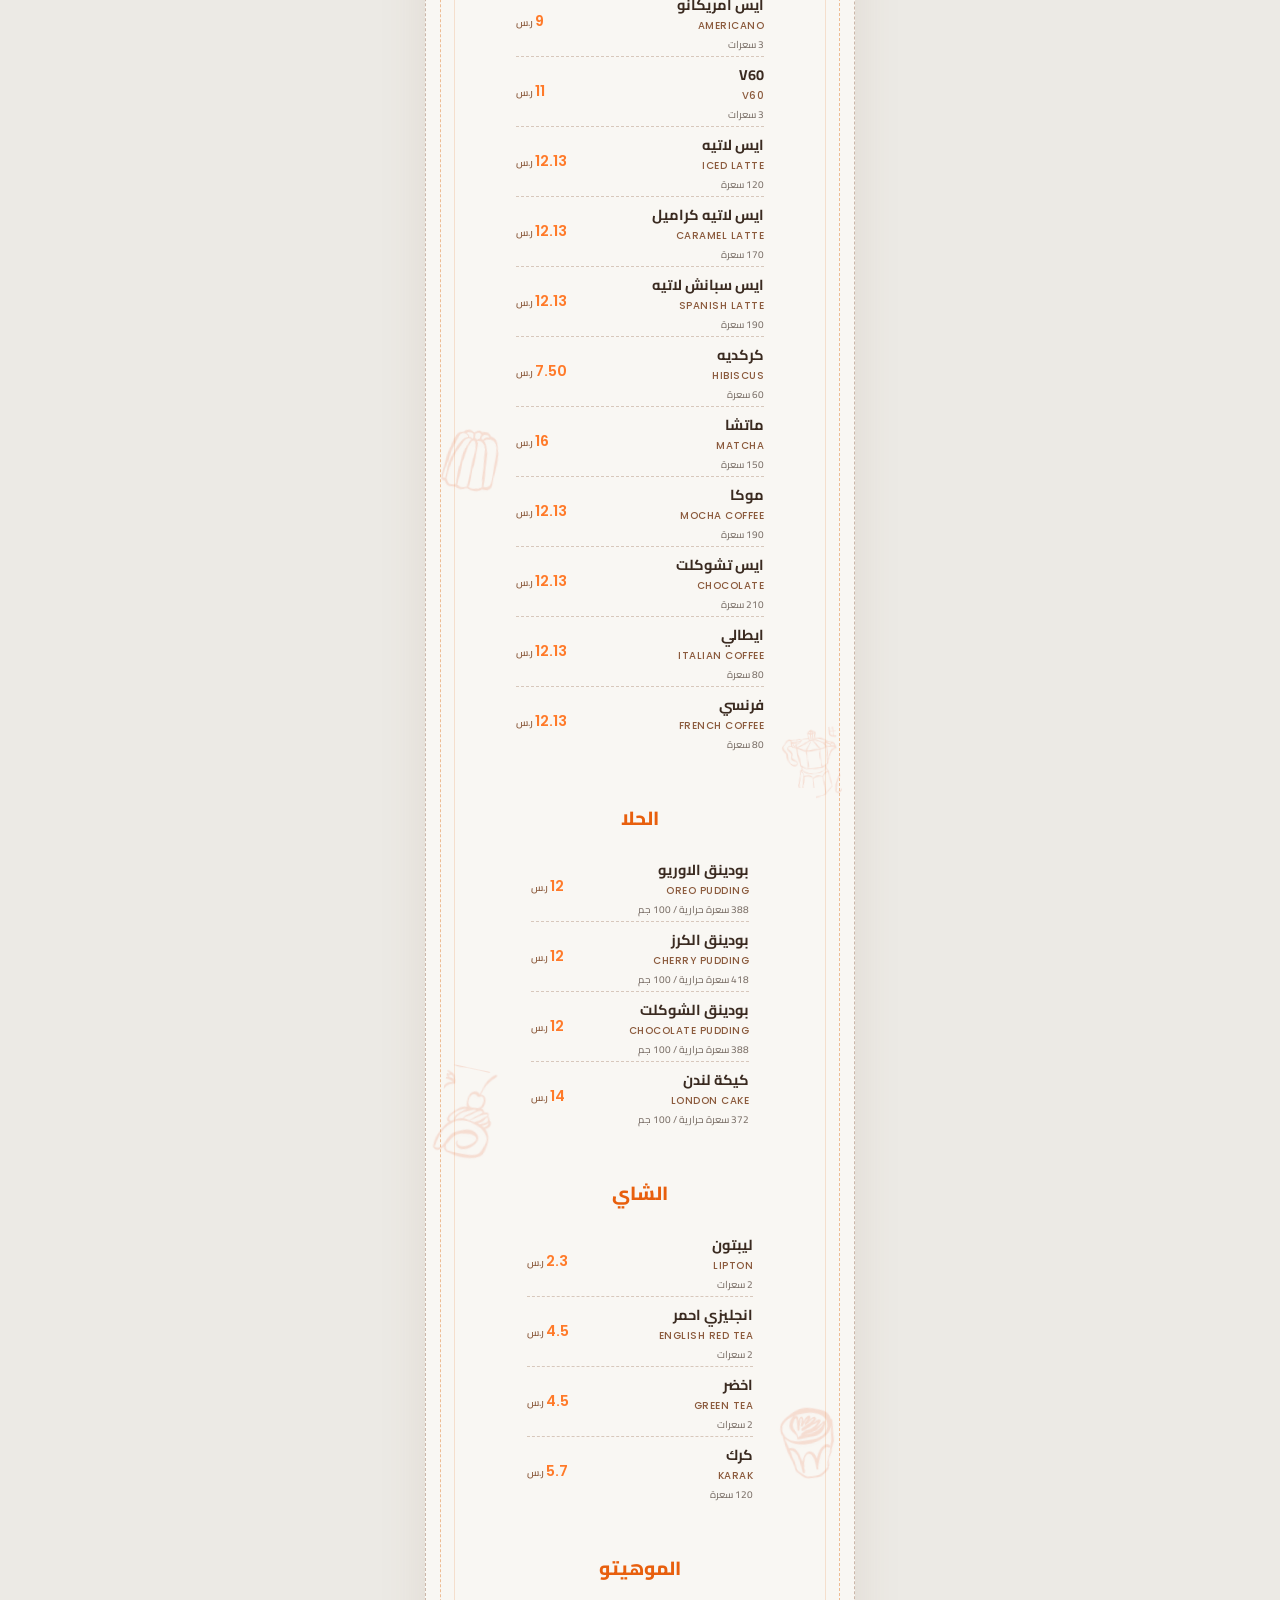
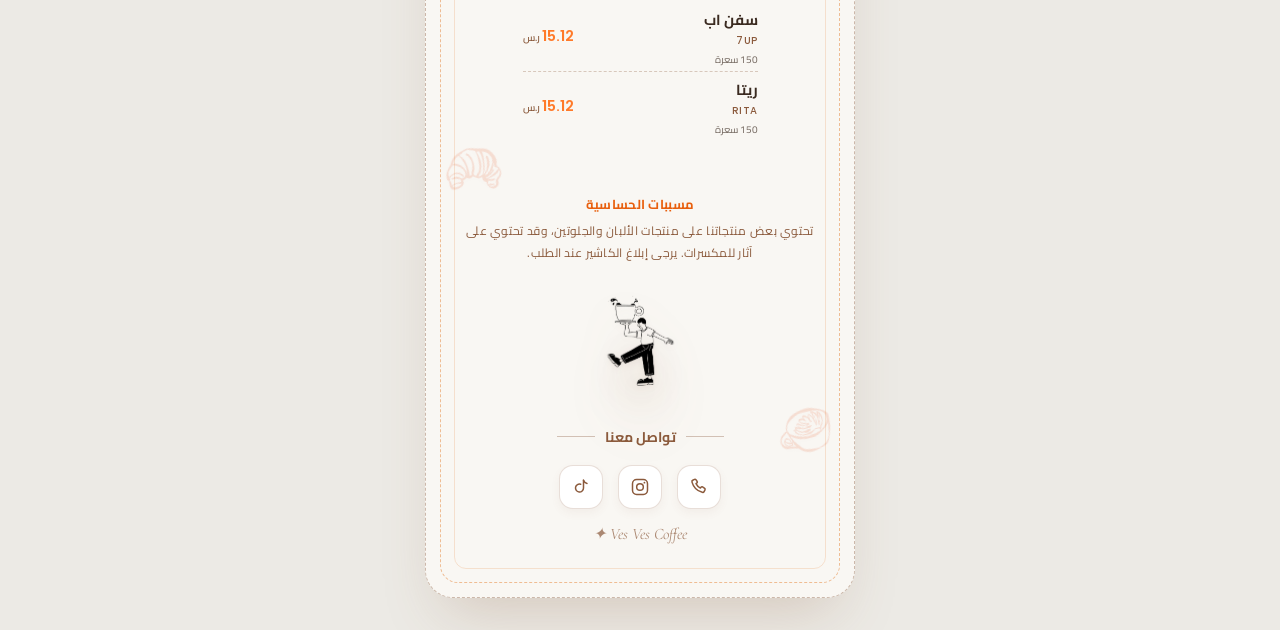
==== commit d29a0da3: "Refine spacing in index.html for better layout Adjusted margins and padding for various sections to " ====
--- a/index.html
+++ b/index.html
@@ -31,7 +31,7 @@
     align-items: center !important;
     text-align: center !important;
     width: 100% !important;
-    margin: 15px auto 25px auto !important; /* مسافة طبيعية وموزونة للأعلى والأسفل */
+    margin: 15px auto 15px auto !important; 
     padding: 0 !important;
   }
 
@@ -43,37 +43,37 @@
     height: auto !important;
   }
   
-  /* بداية قسم القهوة الحارة بمسافة طبيعية تمنع حشر النصوص */
   #hot-coffee {
     margin-top: 0 !important;
     padding-top: 0 !important;
   }
 
+  /* 1. تقليل المسافات الفاصلة بين الأقسام وبعضها */
   .menu-section {
-    margin-bottom: 30px !important;
-    padding-top: 10px !important;
+    margin-bottom: 15px !important; 
+    padding-top: 5px !important;
     clear: both !important;
   }
 
-  /* العناوين فقط: جعلها بولد عريض وبارز مع الفاصل الجمالي */
+  /* 2. تقليل المسافة بين عنوان القسم (مثل القهوة الحارة) وتحته أول عنصر على طول */
   .section-title {
     font-family: 'Cairo', sans-serif !important;
     font-weight: 800 !important;
     letter-spacing: normal !important;
     word-spacing: normal !important;
     text-align: center !important;
-    margin: 0 auto 22px auto !important;
+    margin: 0 auto 6px auto !important;
     display: flex !important;
     flex-direction: column !important;
     align-items: center !important;
-    gap: 8px !important;
+    gap: 4px !important;
   }
 
   .section-title::after {
     content: '' !important;
     display: block !important;
     width: 90px !important;
-    height: 2.5px !important;
+    height: 2px !important;
     background: linear-gradient(90deg, transparent, #e67e3a, transparent) !important;
     border-radius: 2px !important;
   }
@@ -87,14 +87,14 @@
     box-sizing: border-box !important;
   }
 
-  /* توزيع الأعمدة: المحاذاة الدقيقة الثابتة */
+  /* 3. تقليل المسافات العمودية بين عناصر القهوة نفسها لتتراص باكتضاظ */
   .menu-item {
     display: grid !important;
     grid-template-columns: 160px auto !important;
     column-gap: 24px !important;
     align-items: center !important;
     width: 100% !important;
-    padding: 9px 0 !important;
+    padding: 4px 0 !important;
     box-sizing: border-box !important;
   }
 
--- a/style.css
+++ b/style.css
@@ -541,3 +541,9 @@
 .allergy-notice p {
   color: var(--color-brown) !important; /* لون بني دافئ ومريح للنص */
 }
+/* ================= تكبير صورة النهاية (القطة والقهوة) ================= */
+.menu-illustration .pour-scene img {
+  width: 75% !important; /* يمكنك زيادة هذه النسبة إذا أردتِ تكبيرها أكثر (مثلاً 85% أو 90%) */
+  max-width: 320px !important; /* الحد الأقصى للعرض لكي تبقى متناسقة مع إطار الجوال */
+  height: auto !important;
+}
